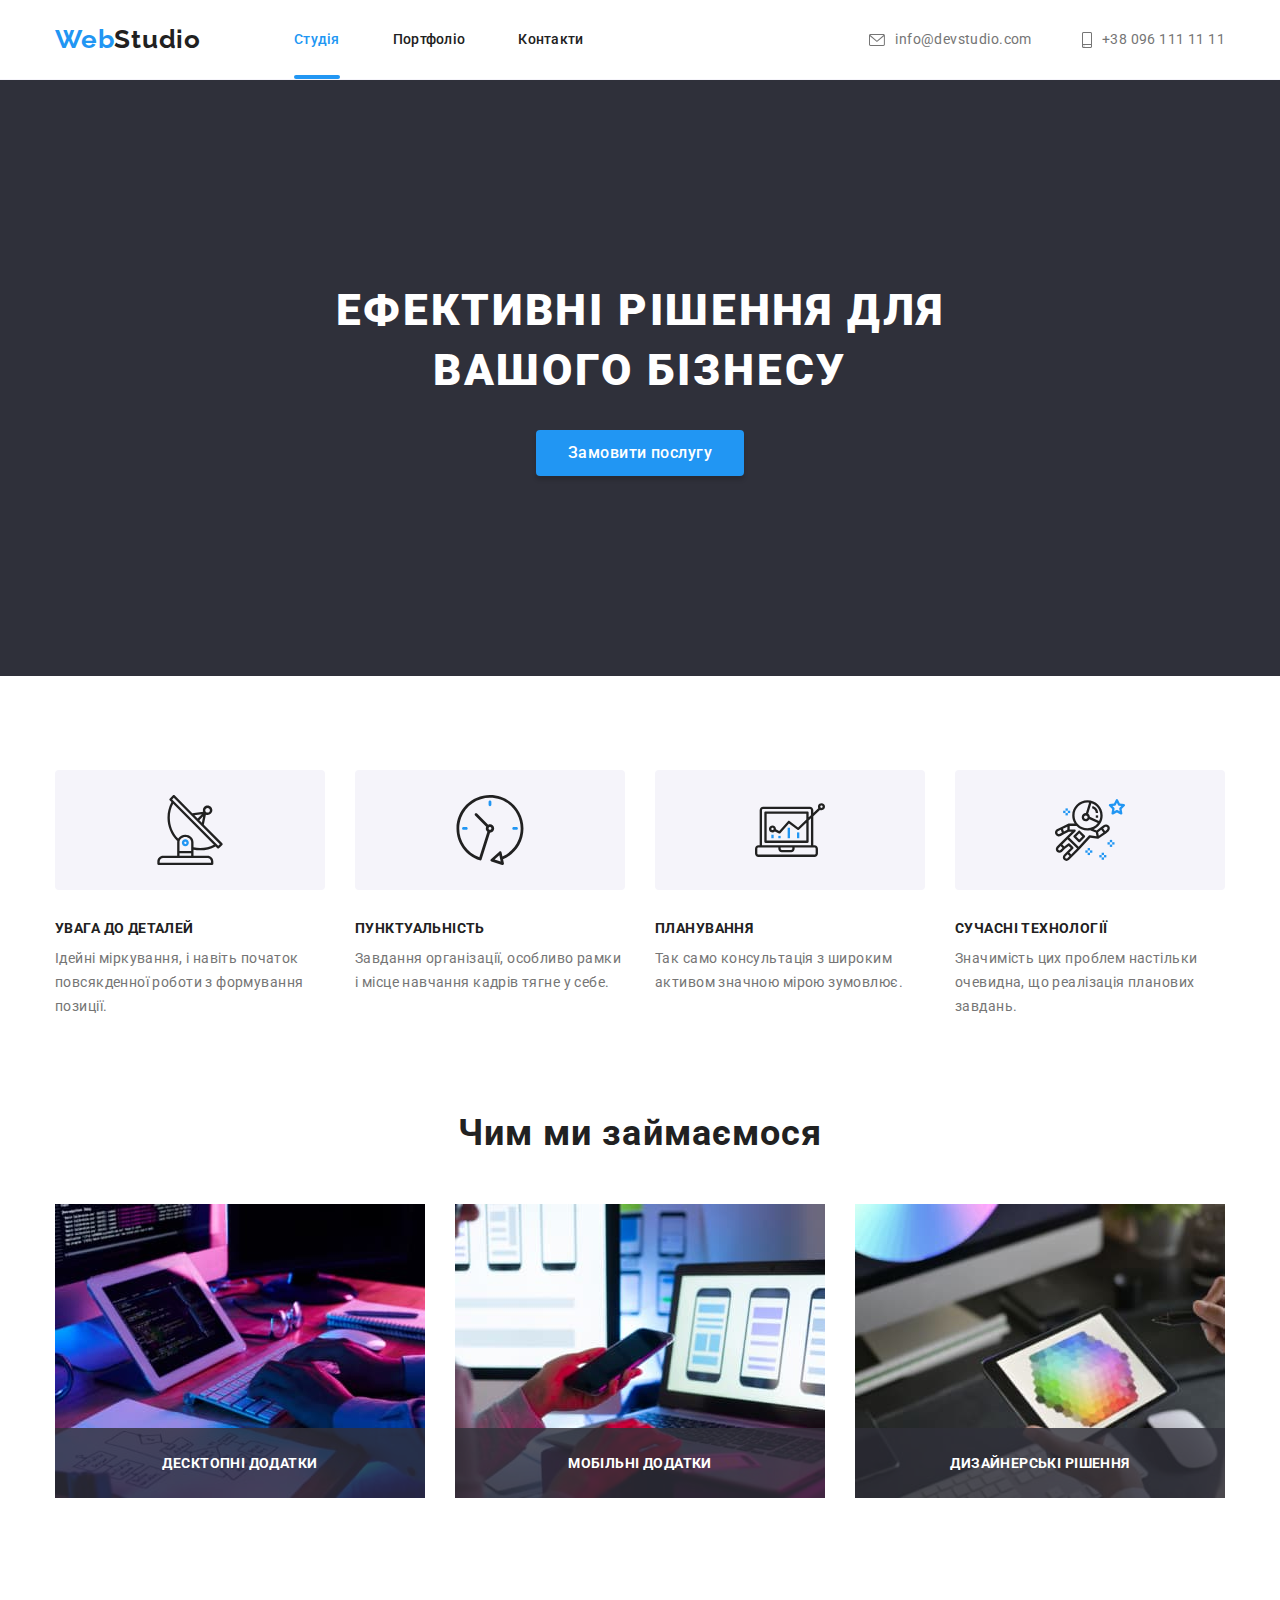
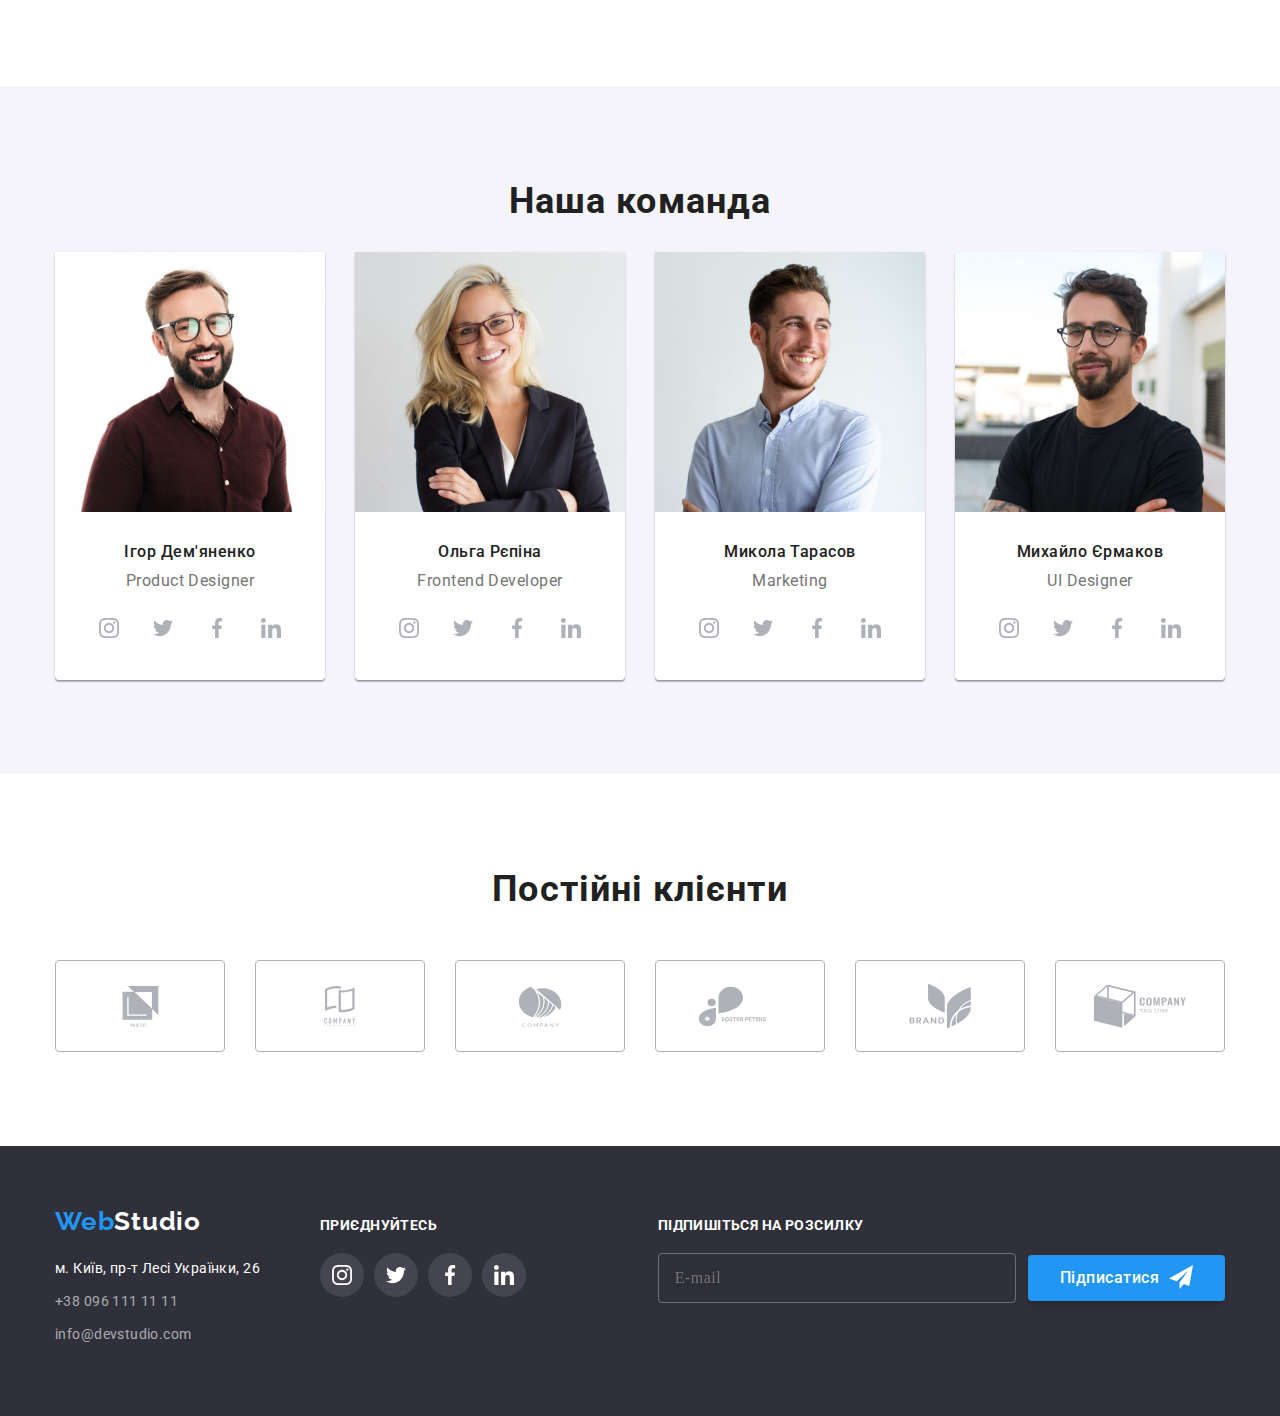
==== index.html @ 8bf050a4 "Initial commit" ====
<!DOCTYPE html>
<html lang="Uk">
  <head>
    <title>WebStudio</title>
    <link
      rel="stylesheet"
      href="https://cdnjs.cloudflare.com/ajax/libs/modern-normalize/1.1.0/modern-normalize.min.css"
    />
    <link rel="preconnect" href="https://fonts.googleapis.com" />
    <link rel="preconnect" href="https://fonts.gstatic.com" crossorigin />
    <link
      href="https://fonts.googleapis.com/css2?family=Raleway:wght@700&family=Roboto:wght@400;500;700;900&display=swap"
      rel="stylesheet"
    />
    <link rel="stylesheet" href="./css/styles.css" />
  </head>

  <body>
    <header class="header">
      <div class="header-container container">
        <a href="/" class="logo"
          ><span class="logo-blue">Web</span
          ><span class="logo-black">Studio</span></a
        >
        <nav class="header-nav">
          <ul class="header-nav-position">
            <li class="item">
              <a href="./index.html" class="header-btn color-action">Студія</a>
            </li>
            <li class="item">
              <a href="./portfolio.html" class="header-btn">Портфоліо</a>
            </li>
            <li class="item">
              <a href="" class="header-btn">Контакти</a>
            </li>
          </ul>
        </nav>
        <div class="header-contact">
          <ul>
            <li class="contact-list">
              <a href="mailto:info@devstudio.com" class="header-grey">
                <svg class="contact-icon" width="16" height="12">
                  <use href="./images/symbol-defs.svg#icon-email"></use>
                </svg>
                <span>info@devstudio.com</span></a
              >
            </li>
            <li class="contact-list">
              <a href="tel:+380961111111" class="header-grey">
                <svg class="contact-icon" width="10" height="16">
                  <use href="./images/symbol-defs.svg#icon-smartphone"></use>
                </svg>
                <span>+38 096 111 11 11</span></a
              >
            </li>
          </ul>
        </div>
      </div>
    </header>
    <main class="main-bg indent">
      <div class="container">
        <h1 class="main-title">Ефективні рішення для вашого бізнесу</h1>
        <button data-modal-open type="button" class="main-btn-style">
          Замовити послугу
        </button>
      </div>
    </main>
    <section class="section-skills">
      <div class="container">
        <ul class="skills">
          <li class="skills-item">
            <div class="skills-icon-block">
              <svg width="70" height="70">
                <use href="./images/symbol-defs.svg#icon-antenna"></use>
              </svg>
            </div>
            <h3 class="skills-title">УВАГА ДО ДЕТАЛЕЙ</h3>
            <p class="skills-text">
              Ідейні міркування, і навіть початок повсякденної роботи з
              формування позиції.
            </p>
          </li>
          <li class="skills-item">
            <div class="skills-icon-block">
              <svg width="70" height="70">
                <use href="./images/symbol-defs.svg#icon-clock"></use>
              </svg>
            </div>
            <h3 class="skills-title">ПУНКТУАЛЬНІСТЬ</h3>
            <p class="skills-text">
              Завдання організації, особливо рамки і місце навчання кадрів тягне
              у себе.
            </p>
          </li>
          <li class="skills-item">
            <div class="skills-icon-block">
              <svg width="70" height="70">
                <use href="./images/symbol-defs.svg#icon-diagram"></use>
              </svg>
            </div>
            <h3 class="skills-title">ПЛАНУВАННЯ</h3>
            <p class="skills-text">
              Так само консультація з широким активом значною мірою зумовлює.
            </p>
          </li>
          <li class="skills-item">
            <div class="skills-icon-block">
              <svg width="70" height="70">
                <use href="./images/symbol-defs.svg#icon-astronaut"></use>
              </svg>
            </div>
            <h3 class="skills-title">СУЧАСНІ ТЕХНОЛОГІЇ</h3>
            <p class="skills-text">
              Значимість цих проблем настільки очевидна, що реалізація планових
              завдань.
            </p>
          </li>
        </ul>
      </div>
    </section>
    <section class="section-gallery indent">
      <div class="work-gallery container">
        <h2 class="gallery-title">Чим ми займаємося</h2>
        <ul class="gallery-list">
          <li class="img-gallery">
            <img src="./images/1.jpg" alt="foto1" width="370" height="294" />
            <p class="gallery-text-style">Десктопні додатки</p>
          </li>
          <li class="img-gallery">
            <img src="./images/2.jpg" alt="foto1" width="370" height="294" />
            <p class="gallery-text-style">Мобільні додатки</p>
          </li>
          <li class="img-gallery">
            <img src="./images/3.jpg" alt="foto1" width="370" height="294" />
            <p class="gallery-text-style">Дизайнерські рішення</p>
          </li>
        </ul>
      </div>
    </section>
    <section class="section-team indent">
      <div class="container">
        <h2 class="our-team">Наша команда</h2>
        <ul class="team-list">
          <li class="team-gallery">
            <img
              src="./images/team1.jpg"
              alt="Ігор Дем'яненко"
              width="270"
              height="260"
            />
            <h3 class="team-name">Ігор Дем'яненко</h3>
            <p class="team-prof">Product Designer</p>
            <ul class="socials-item">
              <li class="socials-icon">
                <a href="" class="socials-link">
                  <svg width="20" height="20">
                    <use href="./images/symbol-defs.svg#icon-instagram"></use>
                  </svg>
                </a>
              </li>
              <li class="socials-icon">
                <a href="" class="socials-link">
                  <svg width="20" height="20">
                    <use href="./images/symbol-defs.svg#icon-twitter"></use>
                  </svg>
                </a>
              </li>
              <li class="socials-icon">
                <a href="" class="socials-link">
                  <svg width="20" height="20">
                    <use href="./images/symbol-defs.svg#icon-facebook"></use>
                  </svg>
                </a>
              </li>
              <li class="socials-icon">
                <a href="" class="socials-link">
                  <svg width="20" height="20">
                    <use href="./images/symbol-defs.svg#icon-linkedin"></use>
                  </svg>
                </a>
              </li>
            </ul>
          </li>
          <li class="team-gallery">
            <img
              src="./images/team2.jpg"
              alt="Ольга Рєпіна"
              width="270"
              height="260"
            />
            <h3 class="team-name">Ольга Рєпіна</h3>
            <p class="team-prof">Frontend Developer</p>
            <ul class="socials-item">
              <li class="socials-icon">
                <a href="" class="socials-link">
                  <svg width="20" height="20">
                    <use href="./images/symbol-defs.svg#icon-instagram"></use>
                  </svg>
                </a>
              </li>
              <li class="socials-icon">
                <a href="" class="socials-link">
                  <svg width="20" height="20">
                    <use href="./images/symbol-defs.svg#icon-twitter"></use>
                  </svg>
                </a>
              </li>
              <li class="socials-icon">
                <a href="" class="socials-link">
                  <svg width="20" height="20">
                    <use href="./images/symbol-defs.svg#icon-facebook"></use>
                  </svg>
                </a>
              </li>
              <li class="socials-icon">
                <a href="" class="socials-link">
                  <svg width="20" height="20">
                    <use href="./images/symbol-defs.svg#icon-linkedin"></use>
                  </svg>
                </a>
              </li>
            </ul>
          </li>
          <li class="team-gallery">
            <img
              src="./images/team3.jpg"
              alt="Микола Тарасов"
              width="270"
              height="260"
            />
            <h3 class="team-name">Микола Тарасов</h3>
            <p class="team-prof">Marketing</p>
            <ul class="socials-item">
              <li class="socials-icon">
                <a href="" class="socials-link">
                  <svg width="20" height="20">
                    <use href="./images/symbol-defs.svg#icon-instagram"></use>
                  </svg>
                </a>
              </li>
              <li class="socials-icon">
                <a href="" class="socials-link">
                  <svg width="20" height="20">
                    <use href="./images/symbol-defs.svg#icon-twitter"></use>
                  </svg>
                </a>
              </li>
              <li class="socials-icon">
                <a href="" class="socials-link">
                  <svg width="20" height="20">
                    <use href="./images/symbol-defs.svg#icon-facebook"></use>
                  </svg>
                </a>
              </li>
              <li class="socials-icon">
                <a href="" class="socials-link">
                  <svg width="20" height="20">
                    <use href="./images/symbol-defs.svg#icon-linkedin"></use>
                  </svg>
                </a>
              </li>
            </ul>
          </li>
          <li class="team-gallery">
            <img
              src="./images/team4.jpg"
              alt="Михайло Єрмаков"
              width="270"
              height="260"
            />
            <h3 class="team-name">Михайло Єрмаков</h3>
            <p class="team-prof">UI Designer</p>
            <ul class="socials-item">
              <li class="socials-icon">
                <a href="" class="socials-link">
                  <svg width="20" height="20">
                    <use href="./images/symbol-defs.svg#icon-instagram"></use>
                  </svg>
                </a>
              </li>
              <li class="socials-icon">
                <a href="" class="socials-link">
                  <svg width="20" height="20">
                    <use href="./images/symbol-defs.svg#icon-twitter"></use>
                  </svg>
                </a>
              </li>
              <li class="socials-icon">
                <a href="" class="socials-link">
                  <svg class="" width="20" height="20">
                    <use href="./images/symbol-defs.svg#icon-facebook"></use>
                  </svg>
                </a>
              </li>
              <li class="socials-icon">
                <a href="" class="socials-link">
                  <svg width="20" height="20">
                    <use href="./images/symbol-defs.svg#icon-linkedin"></use>
                  </svg>
                </a>
              </li>
            </ul>
          </li>
        </ul>
      </div>
    </section>
    <section class="indent">
      <div class="container">
        <h2 class="our-team">Постійні клієнти</h2>
        <ul class="clients-section">
          <li>
            <a href="" class="clients-section-block">
              <svg width="47" height="41">
                <use href="./images/symbol-defs.svg#icon-yaco"></use>
              </svg>
            </a>
          </li>
          <li>
            <a href="" class="clients-section-block">
              <svg width="52" height="40">
                <use href="./images/symbol-defs.svg#icon-tagline"></use>
              </svg>
            </a>
          </li>
          <li>
            <a href="" class="clients-section-block">
              <svg width="44" height="41">
                <use href="./images/symbol-defs.svg#icon-company"></use>
              </svg>
            </a>
          </li>
          <li>
            <a href="" class="clients-section-block">
              <svg width="85" height="41">
                <use href="./images/symbol-defs.svg#icon-foster"></use>
              </svg>
            </a>
          </li>
          <li>
            <a href="" class="clients-section-block">
              <svg width="63" height="46">
                <use href="./images/symbol-defs.svg#icon-brand"></use>
              </svg>
            </a>
          </li>
          <li>
            <a href="" class="clients-section-block">
              <svg width="94" height="44">
                <use href="./images/symbol-defs.svg#icon-tagcompany"></use>
              </svg>
            </a>
          </li>
        </ul>
      </div>
    </section>
    <footer class="footer">
      <div class="footer-column container">
        <div class="footer-container">
          <a href="/" class="logo"
            ><span class="logo-blue">Web</span
            ><span class="logo-white">Studio</span></a
          >
          <address>
            <ul class="footer-address">
              <li class="footer-nav">
                <a
                  href=""
                  target="_blank"
                  rel="noopener noreferrer"
                  class="address-map"
                  >м. Київ, пр-т Лесі Українки, 26</a
                >
              </li>
              <li class="footer-nav">
                <a href="tel:+380961111111" class="address-contact"
                  >+38 096 111 11 11</a
                >
              </li>
              <li class="footer-nav">
                <a href="mailto:info@devstudio.com" class="address-contact"
                  >info@devstudio.com</a
                >
              </li>
            </ul>
          </address>
        </div>
        <div class="footer-socials">
          <p class="footer-socials-title">Приєднуйтесь</p>
          <ul class="socials-item">
            <li class="footer-socials-icon">
              <a href="" class="footer-socials-link">
                <svg width="20" height="20">
                  <use href="./images/symbol-defs.svg#icon-instagram"></use>
                </svg>
              </a>
            </li>
            <li class="footer-socials-icon">
              <a href="" class="footer-socials-link">
                <svg width="20" height="20">
                  <use href="./images/symbol-defs.svg#icon-twitter"></use>
                </svg>
              </a>
            </li>
            <li class="footer-socials-icon">
              <a href="" class="footer-socials-link">
                <svg width="20" height="20">
                  <use href="./images/symbol-defs.svg#icon-facebook"></use>
                </svg>
              </a>
            </li>
            <li class="footer-socials-icon">
              <a href="" class="footer-socials-link">
                <svg width="20" height="20">
                  <use href="./images/symbol-defs.svg#icon-linkedin"></use>
                </svg>
              </a>
            </li>
          </ul>
        </div>
        <form class="footer-form">
        <div class="subscription">
          <p class="subscription-title">
            Підпишіться на розсилку
          </p>
          <div class="subscription-label">
          <label>
            <input class="subscription-input" type="email" name="E-mail" placeholder="E-mail">
          </label>
          <button class="subscription-btn">
            Підписатися
            <svg class="subscription-icon" width="24" height="24">
              <use
                href="./images/icon.svg#icon-telegram"
              ></use>
            </svg>
          </button></div>
        </div>
      </form>
      </div>
    </footer>
    <div class="backdrop is-hidden" data-modal>
      <div class="modal">
        <p class="modal-title">Залиште свої дані, ми вам передзвонимо</p>
        <button data-modal-close class="modal-position-close">
          <svg width="11" height="11">
            <use href="./images/symbol-defs.svg#icon-icon-btnclose"></use>
          </svg>
        </button>
        <form class="modal-form">
          <ul class="modal-item">
            <li class="modal-item-form">
              <label for="name" class="name-form"> Ім'я </label>
              <div class="modal-item-style">
                <input class="input-line" type="text" name="name" id="name" />
                <svg class="svg-form" width="18" height="18">
                  <use
                    href="./images/icon.svg#icon-person-black-18dp-1"
                  ></use>
                </svg>
              </div>
            </li>
            <li class="modal-item-form">
              <label for="tel" class="name-form"> Телефон </label>
              <div class="modal-item-style">
                <input class="input-line" type="tel" name="tel" id="tel" />
                <svg class="svg-form" width="18" height="18">
                  <use
                    href="./images/icon.svg#icon-phone-black-18dp-1"
                  ></use>
                </svg>
              </div>
            </li>
            <li class="modal-item-form">
              <label for="mail" class="name-form"> Пошта </label>
              <div class="modal-item-style">
                <input class="input-line" type="email" name="mail" id="mail" />
                <svg class="svg-form" width="18" height="18">
                  <use
                    href="./images/icon.svg#icon-email-black-18dp-1"
                  ></use>
                </svg>
              </div>
            </li>
          </ul>
          <div class="feedback-position">
            <label class="name-form">
              <span class="name-position">Коментар</span>
              <textarea
                name="feedback"
                class="feedback-form"
                placeholder="Введіть текст"
                rows="5"
              ></textarea>
            </label>
          </div>
          <div class="checkbox">
              <label for="checkbox" class="checkbox-label">
                <input class="modal-checkbox" type="checkbox" id="checkbox"/>
                <span class="feedback-icon"></span>
              </label>
              <span class="feedback-rules">Погоджуюся з розсилкою та приймаю</span>
                <a class="link-conditions" href="">Умови договору</a>
            </label>
          </div>
          <button class="btn-modal" type="submit">Відправити</button>
        </form>
      </div>
    </div>
    <script src="./js/modal.js"></script>
  </body>
</html>
---- css/styles.css ----
@import url('https://fonts.googleapis.com/css2?family=Raleway:wght@700&family=Roboto:wght@400;500;700;900&display=swap');

:root {
    --body-color:#212121;
    --accent-color:#2196F3;
    --primary-white-color:#FFFFFF;
    --second-color:#757575;
    --background-color:#2F303A;
    --color-contact:rgba(255, 255, 255, 0.6);
    --button-color:#F5F4FA;
    --grey-color:#AFB1B8;
    --socials-bg: rgba(255, 255, 255, 0.1);
    --bg-glr-text:rgba(47, 48, 58, 0.8);
    --color-border:rgba(33, 33, 33, 0.2);
    /* Other */
    --items: 3;
    --indent: 30px;
    --transition: 250ms cubic-bezier(0.4, 0, 0.2, 1);
}
body {
    font-family:Roboto,sans-serif;
    color:var(--body-color);
    font-size: 14px;
    letter-spacing: 0.03em;
} 
.container{
    width: 1200px;
    padding-left: 15px;
    padding-right: 15px;
    margin-left: auto;
    margin-right: auto;
    display: flex;
    flex-direction: column;
}
 
    /* Flex $ Gap  */
.card-set {
display: flex;
flex-wrap: wrap;
gap:var(--indent);
}
.card-set-item {
    flex-basis: calc(100% - (var(--indent)-1 / var(--indent)) );
}
.list {
    padding: 0;
    margin: 0;
    list-style: none;
  }

             /* Flexbox */

/* reset */
h1,h2,h3,h4,h5,h6,p {
    margin: 0;
}
img{
    display: block;
}
ul,ol {
    list-style: none;
    margin: 0;
    padding: 0;
}
a {
    text-decoration: none;
    color:currentColor;
}
button {
    cursor: pointer;
    border: none;
}

.header-nav {
margin-right: auto;
}

a {
    text-decoration: none;
}
ul {
        list-style: none;
        padding: 0;
        margin: 0;
        display: flex;
} 
.indent {
    padding-top: 94px; 
    padding-bottom: 94px;  
}

                /* header */
.header {
    height: 80px;
    display: flex;
    align-items: center;
    border-bottom: 1px solid var(--button-color);
    

}
.header-container {
    display: flex;
    flex-direction: row;
    align-items: center;
} 
.logo {
    font-family: Raleway;
    font-style: normal;
    font-weight: 700;
    font-size: 26px;
    line-height:1.19;
    letter-spacing: 0.03em;
    color:var(--body-color);
    
}

.logo-blue {
    color:var(--accent-color);
    font-size: 26px;
    line-height: 1.19;
    font-family: Raleway;
    letter-spacing: 0.03em;
    
}
.logo-white {
    color:var(--primary-white-color);
}

.header-nav {
    color:var(--body-color);
    font-family: 'Roboto';
    font-style: normal;
    font-weight: 500;
    font-size: 14px;
    line-height: 1.14;
    letter-spacing: 0.02em;
    list-style: none;
    padding-left: 93px;
    
}

.header-btn {
    color:var(--body-color);
    padding-top: 32px;
    padding-bottom: 32px;
}
.header-nav-position .item:not(:first-child) {
    margin-left: 53px;
}
.color-action {
    color: var(--accent-color);
    position: relative;
}
.header-contact{
    margin-left: auto;
}
.item .color-action::after {
    position: absolute;
    content: "";
    height: 4px;
    width: 100%;
    opacity: 1;
    border-radius: 2px;
    background-color: var(--accent-color);
    bottom: 0;
    right: 0; 
}


.contact-list{
    color:var(--second-color);
    margin-left: 50px;
    fill: var(--second-color);
    
    
}
.contact-list:nth-child(1){
    margin-left: 0px;
}
.contact-icon {
    fill: var(--second-color);
    margin-right: 10px;
}
.header-grey{
    display: flex;
    align-items: center;
}

.header-grey:hover,
.header-grey:focus{
    color:var(--accent-color);
    fill: var(--accent-color);
    transition: var(--transition);
}
.contact-icon:hover,
.contact-icon:focus
 {
    fill: var(--accent-color);
    transition: var(--transition);
}
.header-grey:hover .contact-icon,
.header-grey:focus .contact-icon{
    color:var(--accent-color);
    fill: var(--accent-color);
    transition: var(--transition);
    
}
                /* main */
   
   .main-bg{
    max-width: 1600px;
    background-color: var(--background-color);
    text-align: center;
    margin-left: auto;
    margin-right: auto;
    padding-top: 200px;
    padding-bottom: 200px;
    color: var(--primary-white-color);
}
.main-title {
    font-family: 'Roboto';
    font-style: normal;
    font-weight: 900;
    font-size: 44px;
    line-height: calc(60 / 44);
    letter-spacing: 0.06em;
    text-transform: uppercase;
    color:var(--primary-white-color);
    max-width: 696px;
    margin-left: auto;
    margin-right: auto;
}
.box-icon {
    background-color: var(--button-color);
    border-radius: 4px;
    width: 270px;
    height: 120px;
    margin-bottom: 30px;
    
}
.main-btn-nav {
    display: flex;
    text-align: center;
    margin-left: auto;
    margin-right: auto;
}

.main-btn-style {
    font-family: 'Roboto';
    font-style: normal;
    font-weight: 500;
    font-size: 16px;
    line-height:calc(26 / 16);
    text-align: center;
    letter-spacing: 0.03em;
    color:var(--primary-white-color);
    border: 0px solid var(--accent-color);
    background-color: var(--accent-color);
    border-radius: 4px;
    padding-top: 10px;
    padding-left: 32px;
    padding-right: 32px;
    padding-bottom: 10px;
    margin: 30px auto 0px;
    box-shadow: 0px 4px 4px rgba(0, 0, 0, 0.15);
    
   
}
.main-btn-style:hover,
.main-btn-style:focus {
    color:var(--primary-white-color);
    background-color: var(--accent-color);
    border: 0px solid var(--accent-color);
    border-radius: 4px;
    transition: var(--transition);
}
.main-portfolio {
    color:var(--primary-white-color);
    cursor:pointer;
    font-weight: 700;
    font-size: 18px;
    line-height: 2;
    font-style:normal;
}
.main-btn {
    gap: 8px;
    margin-bottom: 56px;
    display: flex;
    justify-content: center;
    border: 0px solid var(--button-color);
    font-family: 'Roboto';
    font-style: normal;
    font-weight: 500;
    font-size: 16px;
    line-height: 26px;
    text-align: center;
    letter-spacing: 0.03em;
    
}
.btn-portfolio {
    font-family: 'Roboto';
    font-style: normal;
    font-weight: 500;
    font-size: 16px;
    line-height:calc(26 / 16);
    text-align: center;
    letter-spacing: 0.03em;
    color:var(--body-color);
    border: 0px solid var(--button-color);
    background-color: var(--button-color);
    border-radius: 4px;
    padding: 6px 22px;
    border-radius: 4px;
}
.btn-portfolio:hover,
.btn-portfolio:focus {
    background: var(--accent-color);
    box-shadow: 0px 3px 1px rgba(0, 0, 0, 0.1), 0px 1px 2px rgba(0, 0, 0, 0.08), 0px 2px 2px rgba(0, 0, 0, 0.12);
    border-radius: 4px;
    color: var(--primary-white-color);
    transition: var(--transition);
}
                /* section */

.sect-gall-img {
    background-color: var(--primary-white-color);
    width: 370px;
    
}
.glr-position {
    position: relative;
    overflow: hidden;
}
.glr-position-style {
    display: flex;
    position: absolute;
    width: 100%;
    height: 100%;
    top: 0;
    left: 0;
    opacity: 1;
    background-color: rgba(33, 150, 243, 0.9);
    transform: translate(0%,200%);
    
}
.sect-gall-img:hover .glr-position-style {
    opacity: 1;
    transform: translate(0);
    transition: var(--transition);
}
.glr-position-text {
    font-family: 'Roboto';
    font-style: normal;
    font-weight: 400;
    font-size: 18px;
    line-height: calc(28 / 18);
    letter-spacing: 0.03em;
    color: var(--primary-white-color);
    padding: 63px 24px;
    
}
.sect-gall-link {
display: block;
}

.sect-gall-link:hover,
.sect-gall-link:focus {
    transition: var(--transition);
    box-shadow: 0px 1px 1px rgba(0, 0, 0, 0.12), 0px 4px 4px rgba(0, 0, 0, 0.06), 1px 4px 6px rgba(0, 0, 0, 0.16);
}
.skills-icon-block {
    width: 270px;
    height: 120px;
    background-color: var(--button-color);
    margin-bottom: 30px;
    border-radius: 4px;
    text-align: center;
    display: flex;
    align-items: center;
    background-position: center;
    justify-content: center;
}
.skills {
    display: flex;
    
}
.skills-item {
    margin-right: 30px;
}
.item:last-child {
    margin-right: 0px;
}
.section-skills h3 {
    font-family: 'Roboto';
    font-style: normal;
    font-weight: 700;
    font-size: 14px;
    line-height: calc(16 / 14);
    letter-spacing: 0.03em;
    text-transform: uppercase;
    color:var(--body-color);

}
.section-skills p {
    font-family: 'Roboto';
    font-style: normal;
    font-weight: 400;
    font-size: 14px;
    line-height: calc(24 / 14);
    letter-spacing: 0.03em;
    color:var(--second-color);
}
.section-skills {
    padding-top: 94px;
   
}
.skills-title {
    width: 270px;
    height: 16px;
    
}
.skills-text {
    margin-top: 10px;
    width: 270px;
    height: 72px;
       
}
.work-gallery{
    display: flex;
    flex-direction: column;
    margin-left: auto;
    margin-right: auto;
    
}
.gallery-title {
    font-family: 'Roboto';
    font-style: normal;
    font-weight: 700;
    font-size: 36px;
    line-height: calc(42 / 36);
    text-align: center;
    letter-spacing: 0.03em;
    color:var(--body-color);
    margin-left: auto;
    margin-right: auto;
    margin-bottom: 50px;
    
}
.img-gallery {
    position: relative;
    color:var(--primary-white-color);
}

.gallery-text-style {
    font-family: 'Roboto';
    font-style: normal;
    font-weight: 700;
    font-size: 14px;
    line-height: calc(16 / 14);
    text-align: center;
    letter-spacing: 0.03em;
    text-transform: uppercase;
    background-color:var(--bg-glr-text);
    text-align: center;
    position: absolute;
    width: 100%;
    padding-top: 27px;
    padding-bottom: 27px;
    bottom: 0%;
}
.gallery-list {
    gap: 30px;
    padding-bottom: 94px;
    transition: var(--transition);
}
            /* Team */

.our-team {
font-family: 'Roboto';
font-style: normal;
font-weight: 700;
font-size: 36px;
line-height: calc(42 / 36);
text-align: center;
letter-spacing: 0.03em;
color: var(--body-color);
margin-left: auto;
margin-right: auto;
}
.team-list {
    gap: 30px;
    
}
.team-gallery {
    width: 270px;
    height: 428px;
    margin-top: var(--indent);
    box-shadow: 0px 1px 3px rgba(0, 0, 0, 0.12), 0px 1px 1px rgba(0, 0, 0, 0.14), 0px 2px 1px rgba(0, 0, 0, 0.2);
    border-radius: 0px 0px 4px 4px;
    background-color: var(--primary-white-color);
}
.team-name {
margin-top: var(--indent);

}
.team-prof{
margin-top: 10px;

}

.socials-item {
 display: flex;
 justify-content: center;
 gap: 10px;
}

.socials-icon {
    width: 44px;
    height: 44px;
    margin-top: 16px;
}
.socials-link {
    display: flex;
    flex-direction: column;
    align-items: center;
    justify-content: center;
    width: 44px;
    height: 44px;
    fill: var(--grey-color);
    border-radius: 50%;
}
.socials-link:hover,
.socials-link:focus {
    fill:var(--primary-white-color);
    background-color:var(--accent-color);
    transition: var(--transition);
}


.section-team {
    font-family: 'Roboto';
    font-style: normal;
    font-weight: 700;
    font-size: 36px;
    line-height: calc(42 / 36);
    text-align: center;
    letter-spacing: 0.03em;
    color:var(--body-color); 
    background-color: var(--button-color);
    padding-bottom: 94px;
    
}
.section-team h3{
    font-family: 'Roboto';
    font-style: normal;
    font-weight: 500;
    font-size: 16px;
    line-height: calc(19 / 16);
    text-align: center;
    letter-spacing: 0.03em;
    color:var(--body-color);
}
.section-team p{
    font-family: 'Roboto';
    font-style: normal;
    font-weight: 400;
    font-size: 16px;
    line-height: calc(19 / 16);
    text-align: center;
    letter-spacing: 0.03em;
    color:var(--second-color);

}

 .sect-gall-img .section-title{
    color:var(--body-color);
    font-family: 'Roboto';
    font-style: normal;
    font-weight: 700;
    font-size: 18px;
    line-height: 2;
    letter-spacing: 0.06em;
    text-align: left;
    margin-bottom: 4px;
   
}
.img-info {
    padding: 24px 20px;
    border: 1px solid #EEEEEE;
    border-top: 0;
}
.section-text{
    color:var(--second-color);
    font-family: 'Roboto';
    font-style: normal;
    font-weight: 400;
    font-size: 16px;
    line-height: 1.87;
    letter-spacing: 0.03em;
    text-align: left;
    padding-top: 4px;
}
.clients-section {
    margin-top: 50px;
    gap: 30px;
}
.clients-section-block {
    width: 170px;
    height: 92px;
    border-radius: 4px;
    text-align: center;
    display: flex;
    align-items: center;
    background-position: center;
    justify-content: center;
    border: 1px solid var(--grey-color);
    border-radius: 4px;
    fill: var(--grey-color);
}
.clients-section-block:hover,
.clients-section-block:focus {
    fill: var(--accent-color);
    border: 1px solid var(--accent-color);
    transition: var(--transition);

}

                /* footer */

.footer {
    font-style:normal;
    background-color: var(--background-color);
    color:var(--body-color);
    padding: 60px 0px;
    
}
 
.footer-container {
    display: flex;
    flex-direction: column;
    align-items: flex-start;
    justify-content:flex-start;
}
 .footer-address {
    display: flex;
    flex-direction: column;
    align-items: flex-start;
    margin-top: 20px;

}
.address-map {
    color:var(--primary-white-color);
    font-family: 'Roboto';
    font-style: normal;
    font-weight: 400;
    font-size: 14px;
    width: 231px;
    height: 21px;
    line-height: 1.71;
    letter-spacing: 0.03em;
   
}
.address-contact {
    
    color: var(--color-contact);
    font-family: 'Roboto';
    font-style: normal;
    font-weight: 400;
    font-size: 14px;
    width: 231px;
    height: 21px;
    line-height: 1.71;
    letter-spacing: 0.03em;
   }
.footer-nav {
   margin-bottom: 9px;
}
.footer-socials-title {
    font-family: 'Roboto';
    font-style: normal;
    font-weight: 700;
    font-size: 14px;
    line-height: 16px;
    letter-spacing: 0.03em;
    text-transform: uppercase;
    color: var(--primary-white-color);
}
.footer-column {
    display: flex;
    align-items: baseline;
    flex-direction: row;
}
.footer-socials {
    margin-left: 60px;
}
.footer-socials-icon {
    width: 44px;
    height: 44px;
    margin-top: 20px;
}
.footer-socials-link {
    display: flex;
    flex-direction: column;
    align-items: center;
    justify-content: center;
    width: 44px;
    height: 44px;
    fill: var(--primary-white-color);
    background-color: var(--socials-bg);
    border-radius: 50%;
}
.footer-socials-link:hover,
.footer-socials-link:focus {
    fill:var(--primary-white-color);
    background-color:var(--accent-color);
    transition: var(--transition);
}
.subscription {
    margin-left: 105px;
    /* margin-top: 72px; */
}
.subscription-title {
    font-family: 'Roboto';
    font-style: normal;
    font-weight: 700;
    font-size: 14px;
    line-height: 16px;
    letter-spacing: 0.03em;
    text-transform: uppercase;
    color: var(--primary-white-color);
}
.footer-form {
    display: flex;
    margin-left: auto;
}
.subscription-input {
    display: flex;
    flex-direction:row;
    font-family: 'Roboto';
    font-style: normal;
    font-weight: 400;
    font-size: 16px;
    line-height: 20px;
    align-items: center;
    letter-spacing: 0.03em;
    color: var(--color-contact);
    background-color: transparent;
    font-family: none;
    width: 358px;
    height: 50px;
    border: 1px solid rgba(255, 255, 255, 0.3);
    filter: drop-shadow(0px 4px 4px rgba(0, 0, 0, 0.15));
    border-radius: 4px;
    padding-left: 16px;
    padding-top: 15px;
    padding-bottom: 15px;
}
.subscription-btn {
    display: flex;
    font-family: 'Roboto';
    font-style: normal;
    font-weight: 500;
    font-size: 16px;
    line-height:calc(26 / 16);
    text-align: center;
    letter-spacing: 0.03em;
    color:var(--primary-white-color);
    border: 0px solid var(--accent-color);
    background-color: var(--accent-color);
    border-radius: 4px;
    padding-top: 10px;
    padding-left: 32px;
    padding-right: 32px;
    padding-bottom: 10px;
    margin-left: 12px;
    box-shadow: 0px 4px 4px rgba(0, 0, 0, 0.15);
}
.subscription-icon {
    display: flex;
    margin-left: 10px;
    fill: var(--primary-white-color);
}
.subscription-label {
    display: flex;
    align-items: center;
    margin-top: 20px;
    
}
.backdrop {
    position: fixed;
    display: flex;
    align-items: center;
    top: 0;
    left: 0;
    width: 100%;
    height: 100%;
    background: rgba(0, 0, 0, 0.2);
}
.backdrop.is-hidden {
    opacity: 1;
    pointer-events: none;
}
.is-hidden {
    display: none;
}
.modal {
    display: flex;
    flex-direction: column;
    align-items: center;
    position: absolute;
    top: 50%;
    left: 50%;
    transform: translate(-50%, -50%);
    min-width: 528px;
    min-height: 581px;
    box-shadow: 0px 1px 3px rgba(0, 0, 0, 0.12), 0px 1px 1px rgba(0, 0, 0, 0.14), 0px 2px 1px rgba(0, 0, 0, 0.2);
    border-radius: 4px;
    background-color: var(--primary-white-color);
    padding: 40px;
    transition: transform 250ms;
    
}
.backdrop.is-hidden .modal {
    transform: translate(-50%, -50%) scale(0);
  }
.modal-position-close {
    position: absolute;
    top: 8px;
    right: 8px;
    background-color:var(--primary-white-color);
    border: 1px solid rgba(0, 0, 0, 0.1);
    border-radius: 50%;
    width: 30px;
    height: 30px;
    transition-property: fill;
    transition-duration: 250ms;
    transition-timing-function: cubic-bezier(0.4, 0, 0.2, 1);
}
.modal-position-close:hover,
.modal-position-close:focus {
    fill: var(--accent-color);
}

.modal-title {
    display: flex;
    justify-content: center;
    font-family: 'Roboto';
    font-style: normal;
    font-weight: 700;
    font-size: 20px;
    line-height: 23px;
    text-align: center;
    letter-spacing: 0.03em;
    color: var(--body-color);
    margin-bottom: 12px;
}
.name-form {
    font-family: 'Roboto';
    font-style: normal;
    font-weight: 400;
    font-size: 12px;
    line-height: calc(14 / 12);
    letter-spacing: 0.01em;
    color: var(--second-color);
    margin-bottom: 4px;
    
}
.modal-item-style {
    position: relative;
}
.modal-item-form {
    margin-bottom: 10px;
}
.svg-form {
    position: absolute;
    left: 15px;
    top: 50%;
    transform: translateY(-50%);
    
}

.input-line {
   
    box-sizing: border-box;
    width: 448px;
    height: 40px;
    border: 1px solid var(--color-border);
    border-radius: 4px;
    outline: none;
    padding-left: 42px;
}
.input-line:focus-within {
    border-color: var(--accent-color);
    
}

.feedback-form {
    display: flex;
    width: 448px;
    height: 100%;
    font-weight: 400;
    font-size: 14px;
    line-height: calc(14 / 12);
    letter-spacing: 0.01em;
    color: rgba(117, 117, 117, 0.5);
    margin-bottom: 20px;
    outline: none;
    border: 1px solid var(--color-border);
    border-radius: 4px;
    padding: 12px 16px;
    resize: none;
    
}
.feedback-form:focus-within {
    border-color: var(--accent-color);
    

}
.modal-item {
    display: flex;
    flex-direction: column;
}

.name-position {
    display: flex;
    margin-bottom: 4px;
}
.btn-modal {
    width: 200px;
    height: 50px;
    background: var(--accent-color);
    box-shadow: 0px 4px 4px rgba(0, 0, 0, 0.15);
    border-radius: 4px;
    font-family: 'Roboto';
    font-style: normal;
    font-weight: 700;
    font-size: 16px;
    line-height: 30px;
    display: flex;
    align-items: center;
    text-align: center;
    letter-spacing: 0.06em;
    color: var(--primary-white-color);
    margin-top: 30px;
    justify-content: center;
    margin-left: auto;
    margin-right: auto;
    transition: var(--transition);
}
.link-conditions {
    color: var(--accent-color);
    margin-left: 4px;
}
.checkbox {
    display: flex;
    align-items: center;
    padding-left: 27px;
    position: relative;
}
.checkbox-label {
    margin-left: -15px;
}
.modal-checkbox {
    appearance: none;
    
}
.feedback-icon {
    position: absolute;
    display: inline-block;
    width: 16px;
    height: 15px;
    background-color: var(--primary-white-color);
    border: 2px solid var(--body-color);
    border-radius: 2px;
}
.feedback-rules {
    margin-left: 23px;
    color: var(--second-color);
}
.modal-checkbox:checked + .feedback-icon   {
    background-color: var(--accent-color);
    background-size: contain;
    background-repeat: no-repeat;
    background-position: center;
    background-origin: border-box;
    background-image: url("data:image/svg+xml,%3Csvg xmlns='http://www.w3.org/2000/svg' width='24' height='24' viewBox='0 0 24 24' fill='none' stroke='white' stroke-width='2' stroke-linecap='round' stroke-linejoin='round' class='feather feather-check'%3E%3Cpolyline points='20 6 9 17 4 12'%3E%3C/polyline%3E%3C/svg%3E");
    border: 0.2px solid var(--accent-color);
    
}
.btn-modal:hover,
.btn-modal:focus {
    background-color: #188CE8;
}
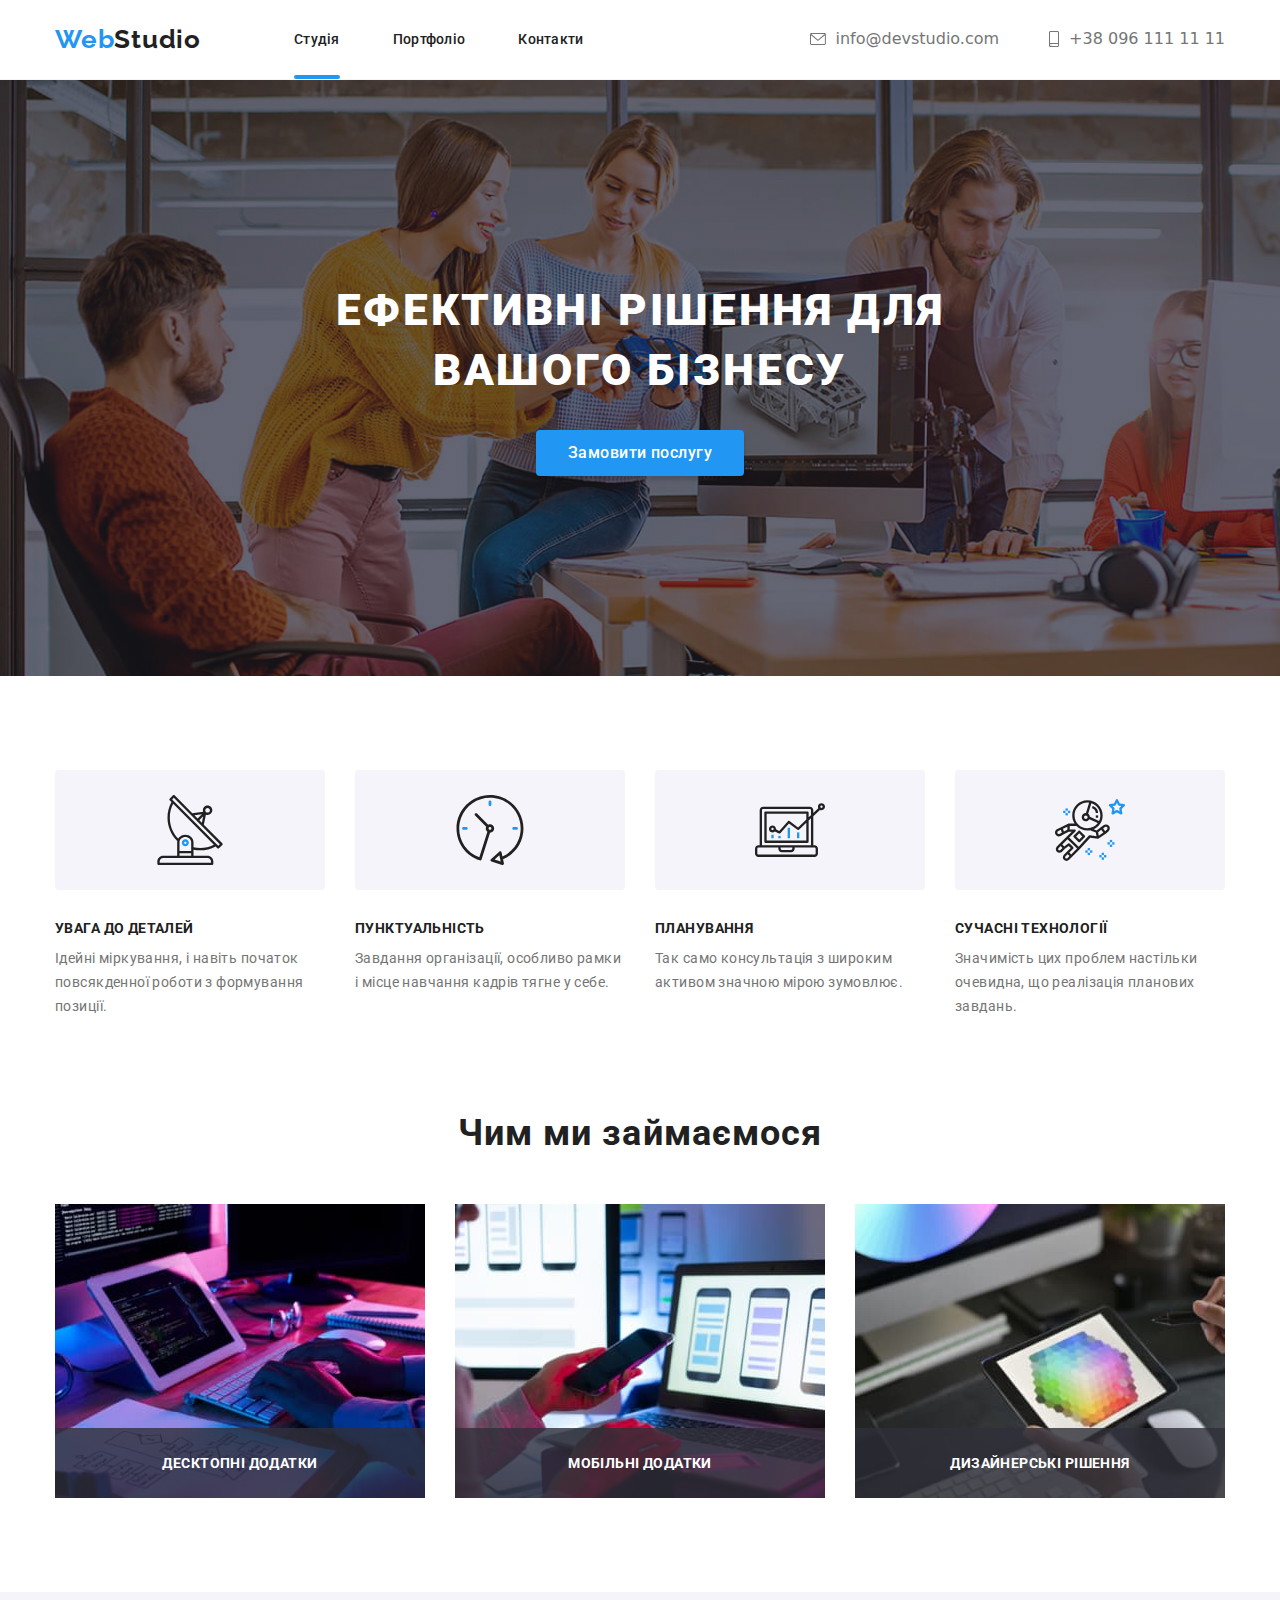
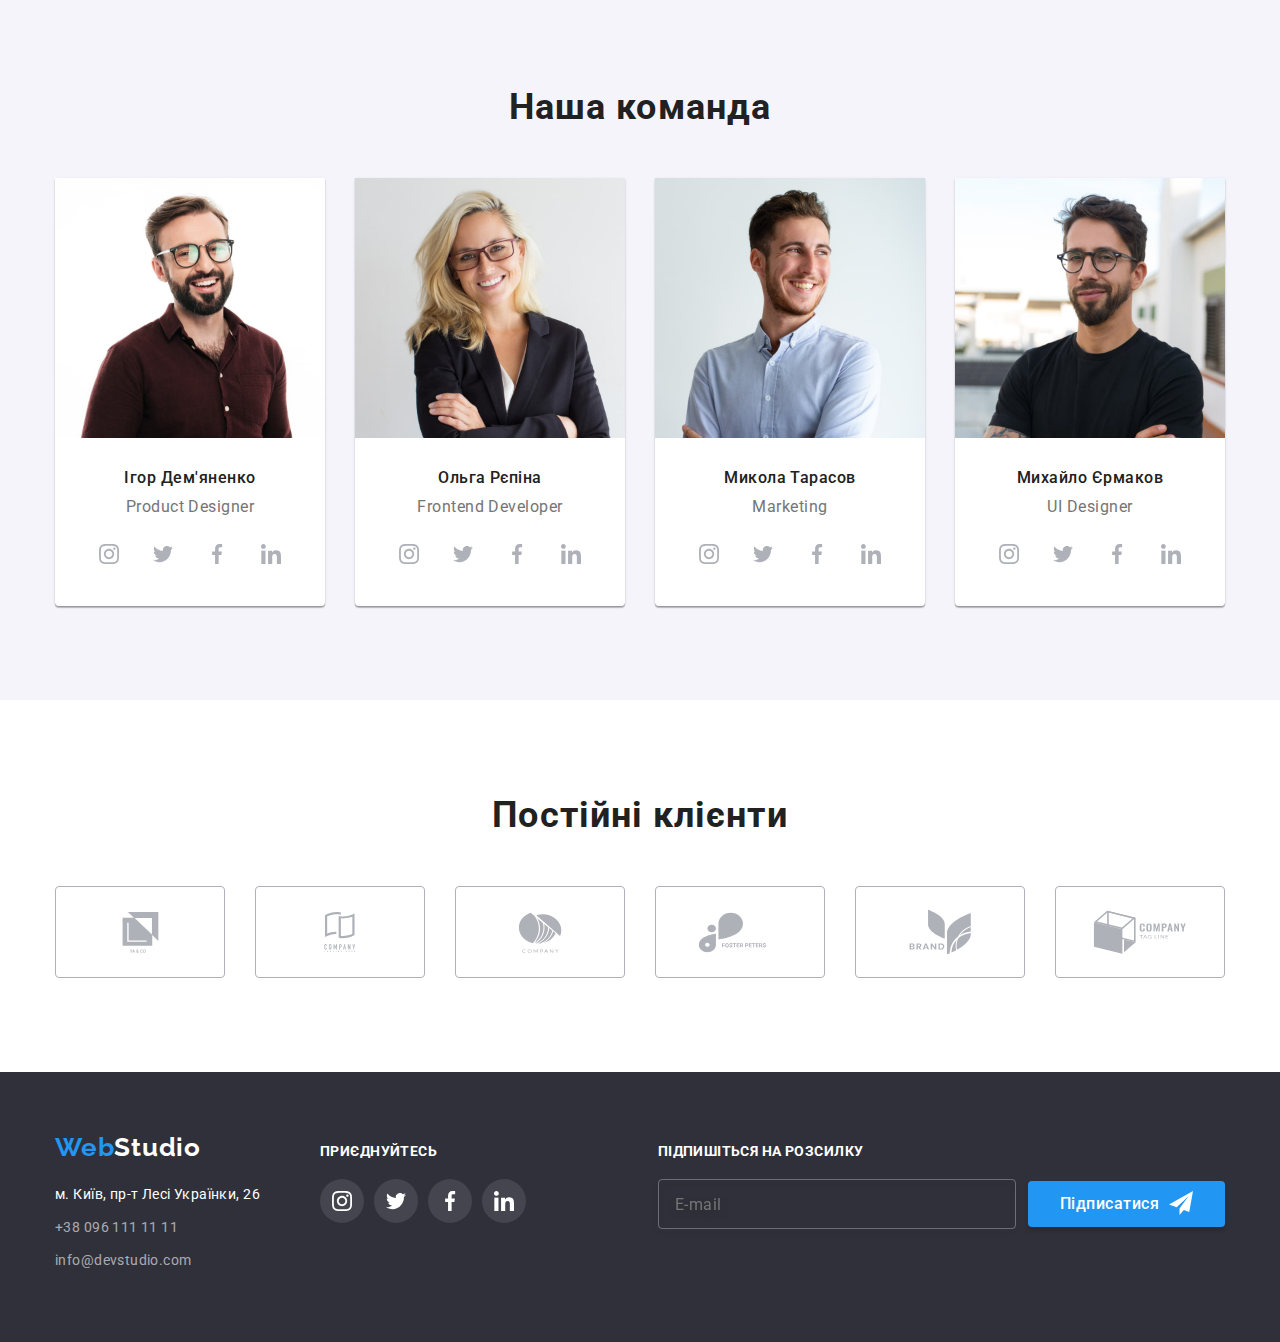
==== commit e49a14c3: "update" ====
--- a/index.html
+++ b/index.html
@@ -2,6 +2,7 @@
 <html lang="Uk">
   <head>
     <title>WebStudio</title>
+
     <link
       rel="stylesheet"
       href="https://cdnjs.cloudflare.com/ajax/libs/modern-normalize/1.1.0/modern-normalize.min.css"
@@ -14,7 +15,6 @@
     />
     <link rel="stylesheet" href="./css/styles.css" />
   </head>
-
   <body>
     <header class="header">
       <div class="header-container container">
@@ -22,32 +22,42 @@
           ><span class="logo-blue">Web</span
           ><span class="logo-black">Studio</span></a
         >
-        <nav class="header-nav">
-          <ul class="header-nav-position">
+        <nav class="header__nav">
+          <ul class="header-button">
             <li class="item">
-              <a href="./index.html" class="header-btn color-action">Студія</a>
+              <a href="./index.html" class="header-button__styles color-action">Студія</a>
             </li>
             <li class="item">
-              <a href="./portfolio.html" class="header-btn">Портфоліо</a>
+              <a
+                href="./portfolio.html"
+                class="header-button__styles"
+                >Портфоліо</a
+              >
             </li>
             <li class="item">
-              <a href="" class="header-btn">Контакти</a>
+              <a href="" class="header-button__styles">Контакти</a>
             </li>
           </ul>
         </nav>
-        <div class="header-contact">
+        <div class="contact-info">
           <ul>
-            <li class="contact-list">
-              <a href="mailto:info@devstudio.com" class="header-grey">
-                <svg class="contact-icon" width="16" height="12">
+            <li class="contact-info__styles">
+              <a
+                href="mailto:info@devstudio.com"
+                class="contact-info__styles--second-color"
+              >
+                <svg class="contact-info__icon" width="16" height="12">
                   <use href="./images/symbol-defs.svg#icon-email"></use>
                 </svg>
                 <span>info@devstudio.com</span></a
               >
             </li>
-            <li class="contact-list">
-              <a href="tel:+380961111111" class="header-grey">
-                <svg class="contact-icon" width="10" height="16">
+            <li class="contact-info__styles">
+              <a
+                href="tel:+380961111111"
+                class="contact-info__styles--second-color"
+              >
+                <svg class="contact-info__icon" width="10" height="16">
                   <use href="./images/symbol-defs.svg#icon-smartphone"></use>
                 </svg>
                 <span>+38 096 111 11 11</span></a
@@ -55,314 +65,315 @@
             </li>
           </ul>
         </div>
-      </div>
     </header>
-    <main class="main-bg indent">
-      <div class="container">
-        <h1 class="main-title">Ефективні рішення для вашого бізнесу</h1>
-        <button data-modal-open type="button" class="main-btn-style">
-          Замовити послугу
-        </button>
-      </div>
+    <main>
+      <section class="main-bg indent">
+        <div class="container">
+          <h1 class="main-title">Ефективні рішення для вашого бізнесу</h1>
+          <button data-modal-open type="button" class="main-btn-style">
+            Замовити послугу
+          </button>
+        </div>
+      </section>
+      <section class="section-skills">
+        <div class="container">
+          <ul class="skills">
+            <li class="skills-item">
+              <div class="skills-icon-block">
+                <svg width="70" height="70">
+                  <use href="./images/symbol-defs.svg#icon-antenna"></use>
+                </svg>
+              </div>
+              <h3 class="skills-title">УВАГА ДО ДЕТАЛЕЙ</h3>
+              <p class="skills-text">
+                Ідейні міркування, і навіть початок повсякденної роботи з
+                формування позиції.
+              </p>
+            </li>
+            <li class="skills-item">
+              <div class="skills-icon-block">
+                <svg width="70" height="70">
+                  <use href="./images/symbol-defs.svg#icon-clock"></use>
+                </svg>
+              </div>
+              <h3 class="skills-title">ПУНКТУАЛЬНІСТЬ</h3>
+              <p class="skills-text">
+                Завдання організації, особливо рамки і місце навчання кадрів
+                тягне у себе.
+              </p>
+            </li>
+            <li class="skills-item">
+              <div class="skills-icon-block">
+                <svg width="70" height="70">
+                  <use href="./images/symbol-defs.svg#icon-diagram"></use>
+                </svg>
+              </div>
+              <h3 class="skills-title">ПЛАНУВАННЯ</h3>
+              <p class="skills-text">
+                Так само консультація з широким активом значною мірою зумовлює.
+              </p>
+            </li>
+            <li class="skills-item">
+              <div class="skills-icon-block">
+                <svg width="70" height="70">
+                  <use href="./images/symbol-defs.svg#icon-astronaut"></use>
+                </svg>
+              </div>
+              <h3 class="skills-title">СУЧАСНІ ТЕХНОЛОГІЇ</h3>
+              <p class="skills-text">
+                Значимість цих проблем настільки очевидна, що реалізація
+                планових завдань.
+              </p>
+            </li>
+          </ul>
+        </div>
+      </section>
+      <section class="section-gallery indent">
+        <div class="work-gallery container">
+          <h2 class="title-section">Чим ми займаємося</h2>
+          <ul class="gallery-list">
+            <li class="img-gallery">
+              <img src="./images/1.jpg" alt="foto1" width="370" height="294" />
+              <p class="gallery-text-style">Десктопні додатки</p>
+            </li>
+            <li class="img-gallery">
+              <img src="./images/2.jpg" alt="foto1" width="370" height="294" />
+              <p class="gallery-text-style">Мобільні додатки</p>
+            </li>
+            <li class="img-gallery">
+              <img src="./images/3.jpg" alt="foto1" width="370" height="294" />
+              <p class="gallery-text-style">Дизайнерські рішення</p>
+            </li>
+          </ul>
+        </div>
+      </section>
+      <section class="team indent">
+        <div class="container">
+          <h2 class="title-section">Наша команда</h2>
+          <ul class="team__list">
+            <li class="team__gallery">
+              <img
+                src="./images/team1.jpg"
+                alt="Ігор Дем'яненко"
+                width="270"
+                height="260"
+              />
+              <h3 class="team__name">Ігор Дем'яненко</h3>
+              <p class="team__vocation">Product Designer</p>
+              <ul class="socials">
+                <li class="team__link-indent  socials__list">
+                  <a href="" class="socials__link">
+                    <svg width="20" height="20">
+                      <use href="./images/symbol-defs.svg#icon-instagram"></use>
+                    </svg>
+                  </a>
+                </li>
+                <li class="team__link-indent  socials__list">
+                  <a href="" class="socials__link">
+                    <svg width="20" height="20">
+                      <use href="./images/symbol-defs.svg#icon-twitter"></use>
+                    </svg>
+                  </a>
+                </li>
+                <li class="team__link-indent  socials__list">
+                  <a href="" class="socials__link">
+                    <svg width="20" height="20">
+                      <use href="./images/symbol-defs.svg#icon-facebook"></use>
+                    </svg>
+                  </a>
+                </li>
+                <li class="team__link-indent  socials__list">
+                  <a href="" class="socials__link">
+                    <svg width="20" height="20">
+                      <use href="./images/symbol-defs.svg#icon-linkedin"></use>
+                    </svg>
+                  </a>
+                </li>
+              </ul>
+            </li>
+            <li class="team__gallery">
+              <img
+                src="./images/team2.jpg"
+                alt="Ольга Рєпіна"
+                width="270"
+                height="260"
+              />
+              <h3 class="team__name">Ольга Рєпіна</h3>
+              <p class="team__vocation">Frontend Developer</p>
+              <ul class="socials">
+                <li class="team__link-indent  socials__list">
+                  <a href="" class="socials__link">
+                    <svg width="20" height="20">
+                      <use href="./images/symbol-defs.svg#icon-instagram"></use>
+                    </svg>
+                  </a>
+                </li>
+                <li class="team__link-indent  socials__list">
+                  <a href="" class="socials__link">
+                    <svg width="20" height="20">
+                      <use href="./images/symbol-defs.svg#icon-twitter"></use>
+                    </svg>
+                  </a>
+                </li>
+                <li class="socials__list">
+                  <a href="" class="team__link-indent  socials__link">
+                    <svg width="20" height="20">
+                      <use href="./images/symbol-defs.svg#icon-facebook"></use>
+                    </svg>
+                  </a>
+                </li>
+                <li class="socials__list">
+                  <a href="" class="team__link-indent  socials__link">
+                    <svg width="20" height="20">
+                      <use href="./images/symbol-defs.svg#icon-linkedin"></use>
+                    </svg>
+                  </a>
+                </li>
+              </ul>
+            </li>
+            <li class="team__gallery">
+              <img
+                src="./images/team3.jpg"
+                alt="Микола Тарасов"
+                width="270"
+                height="260"
+              />
+              <h3 class="team__name">Микола Тарасов</h3>
+              <p class="team__vocation">Marketing</p>
+              <ul class="socials">
+                <li class="socials__list">
+                  <a href="" class="team__link-indent  socials__link">
+                    <svg width="20" height="20">
+                      <use href="./images/symbol-defs.svg#icon-instagram"></use>
+                    </svg>
+                  </a>
+                </li>
+                <li class="socials__list">
+                  <a href="" class="team__link-indent  socials__link">
+                    <svg width="20" height="20">
+                      <use href="./images/symbol-defs.svg#icon-twitter"></use>
+                    </svg>
+                  </a>
+                </li>
+                <li class="socials__list">
+                  <a href="" class="team__link-indent  socials__link">
+                    <svg width="20" height="20">
+                      <use href="./images/symbol-defs.svg#icon-facebook"></use>
+                    </svg>
+                  </a>
+                </li>
+                <li class="socials__list">
+                  <a href="" class="team__link-indent  socials__link">
+                    <svg width="20" height="20">
+                      <use href="./images/symbol-defs.svg#icon-linkedin"></use>
+                    </svg>
+                  </a>
+                </li>
+              </ul>
+            </li>
+            <li class="team__gallery">
+              <img
+                src="./images/team4.jpg"
+                alt="Михайло Єрмаков"
+                width="270"
+                height="260"
+              />
+              <h3 class="team__name">Михайло Єрмаков</h3>
+              <p class="team__vocation">UI Designer</p>
+              <ul class="socials">
+                <li class="socials__list">
+                  <a href="" class="team__link-indent  socials__link">
+                    <svg width="20" height="20">
+                      <use href="./images/symbol-defs.svg#icon-instagram"></use>
+                    </svg>
+                  </a>
+                </li>
+                <li class="socials__list">
+                  <a href="" class="team__link-indent  socials__link">
+                    <svg width="20" height="20">
+                      <use href="./images/symbol-defs.svg#icon-twitter"></use>
+                    </svg>
+                  </a>
+                </li>
+                <li class="socials__list">
+                  <a href="" class="team__link-indent  socials__link">
+                    <svg class="" width="20" height="20">
+                      <use href="./images/symbol-defs.svg#icon-facebook"></use>
+                    </svg>
+                  </a>
+                </li>
+                <li class="socials__list">
+                  <a href="" class="team__link-indent  socials__link">
+                    <svg width="20" height="20">
+                      <use href="./images/symbol-defs.svg#icon-linkedin"></use>
+                    </svg>
+                  </a>
+                </li>
+              </ul>
+            </li>
+          </ul>
+        </div>
+      </section>
+      <section class="clients indent">
+        <div class="container">
+          <h2 class="title-section">Постійні клієнти</h2>
+          <ul class="clients__list">
+            <li>
+              <a href="" class="clients__block">
+                <svg class="clients__icon" width="47" height="41">
+                  <use href="./images/symbol-defs.svg#icon-yaco"></use>
+                </svg>
+              </a>
+            </li>
+            <li>
+              <a href="" class="clients__block">
+                <svg class="clients__icon" width="52" height="40">
+                  <use href="./images/symbol-defs.svg#icon-tagline"></use>
+                </svg>
+              </a>
+            </li>
+            <li>
+              <a href="" class="clients__block">
+                <svg class="clients__icon" width="44" height="41">
+                  <use href="./images/symbol-defs.svg#icon-company"></use>
+                </svg>
+              </a>
+            </li>
+            <li>
+              <a href="" class="clients__block">
+                <svg class="clients__icon" width="85" height="41">
+                  <use href="./images/symbol-defs.svg#icon-foster"></use>
+                </svg>
+              </a>
+            </li>
+            <li>
+              <a href="" class="clients__block">
+                <svg class="clients__icon" width="63" height="46">
+                  <use href="./images/symbol-defs.svg#icon-brand"></use>
+                </svg>
+              </a>
+            </li>
+            <li>
+              <a href="" class="clients__block">
+                <svg class="clients__icon" width="94" height="44">
+                  <use href="./images/symbol-defs.svg#icon-tagcompany"></use>
+                </svg>
+              </a>
+            </li>
+          </ul>
+        </div>
+      </section>
     </main>
-    <section class="section-skills">
-      <div class="container">
-        <ul class="skills">
-          <li class="skills-item">
-            <div class="skills-icon-block">
-              <svg width="70" height="70">
-                <use href="./images/symbol-defs.svg#icon-antenna"></use>
-              </svg>
-            </div>
-            <h3 class="skills-title">УВАГА ДО ДЕТАЛЕЙ</h3>
-            <p class="skills-text">
-              Ідейні міркування, і навіть початок повсякденної роботи з
-              формування позиції.
-            </p>
-          </li>
-          <li class="skills-item">
-            <div class="skills-icon-block">
-              <svg width="70" height="70">
-                <use href="./images/symbol-defs.svg#icon-clock"></use>
-              </svg>
-            </div>
-            <h3 class="skills-title">ПУНКТУАЛЬНІСТЬ</h3>
-            <p class="skills-text">
-              Завдання організації, особливо рамки і місце навчання кадрів тягне
-              у себе.
-            </p>
-          </li>
-          <li class="skills-item">
-            <div class="skills-icon-block">
-              <svg width="70" height="70">
-                <use href="./images/symbol-defs.svg#icon-diagram"></use>
-              </svg>
-            </div>
-            <h3 class="skills-title">ПЛАНУВАННЯ</h3>
-            <p class="skills-text">
-              Так само консультація з широким активом значною мірою зумовлює.
-            </p>
-          </li>
-          <li class="skills-item">
-            <div class="skills-icon-block">
-              <svg width="70" height="70">
-                <use href="./images/symbol-defs.svg#icon-astronaut"></use>
-              </svg>
-            </div>
-            <h3 class="skills-title">СУЧАСНІ ТЕХНОЛОГІЇ</h3>
-            <p class="skills-text">
-              Значимість цих проблем настільки очевидна, що реалізація планових
-              завдань.
-            </p>
-          </li>
-        </ul>
-      </div>
-    </section>
-    <section class="section-gallery indent">
-      <div class="work-gallery container">
-        <h2 class="gallery-title">Чим ми займаємося</h2>
-        <ul class="gallery-list">
-          <li class="img-gallery">
-            <img src="./images/1.jpg" alt="foto1" width="370" height="294" />
-            <p class="gallery-text-style">Десктопні додатки</p>
-          </li>
-          <li class="img-gallery">
-            <img src="./images/2.jpg" alt="foto1" width="370" height="294" />
-            <p class="gallery-text-style">Мобільні додатки</p>
-          </li>
-          <li class="img-gallery">
-            <img src="./images/3.jpg" alt="foto1" width="370" height="294" />
-            <p class="gallery-text-style">Дизайнерські рішення</p>
-          </li>
-        </ul>
-      </div>
-    </section>
-    <section class="section-team indent">
-      <div class="container">
-        <h2 class="our-team">Наша команда</h2>
-        <ul class="team-list">
-          <li class="team-gallery">
-            <img
-              src="./images/team1.jpg"
-              alt="Ігор Дем'яненко"
-              width="270"
-              height="260"
-            />
-            <h3 class="team-name">Ігор Дем'яненко</h3>
-            <p class="team-prof">Product Designer</p>
-            <ul class="socials-item">
-              <li class="socials-icon">
-                <a href="" class="socials-link">
-                  <svg width="20" height="20">
-                    <use href="./images/symbol-defs.svg#icon-instagram"></use>
-                  </svg>
-                </a>
-              </li>
-              <li class="socials-icon">
-                <a href="" class="socials-link">
-                  <svg width="20" height="20">
-                    <use href="./images/symbol-defs.svg#icon-twitter"></use>
-                  </svg>
-                </a>
-              </li>
-              <li class="socials-icon">
-                <a href="" class="socials-link">
-                  <svg width="20" height="20">
-                    <use href="./images/symbol-defs.svg#icon-facebook"></use>
-                  </svg>
-                </a>
-              </li>
-              <li class="socials-icon">
-                <a href="" class="socials-link">
-                  <svg width="20" height="20">
-                    <use href="./images/symbol-defs.svg#icon-linkedin"></use>
-                  </svg>
-                </a>
-              </li>
-            </ul>
-          </li>
-          <li class="team-gallery">
-            <img
-              src="./images/team2.jpg"
-              alt="Ольга Рєпіна"
-              width="270"
-              height="260"
-            />
-            <h3 class="team-name">Ольга Рєпіна</h3>
-            <p class="team-prof">Frontend Developer</p>
-            <ul class="socials-item">
-              <li class="socials-icon">
-                <a href="" class="socials-link">
-                  <svg width="20" height="20">
-                    <use href="./images/symbol-defs.svg#icon-instagram"></use>
-                  </svg>
-                </a>
-              </li>
-              <li class="socials-icon">
-                <a href="" class="socials-link">
-                  <svg width="20" height="20">
-                    <use href="./images/symbol-defs.svg#icon-twitter"></use>
-                  </svg>
-                </a>
-              </li>
-              <li class="socials-icon">
-                <a href="" class="socials-link">
-                  <svg width="20" height="20">
-                    <use href="./images/symbol-defs.svg#icon-facebook"></use>
-                  </svg>
-                </a>
-              </li>
-              <li class="socials-icon">
-                <a href="" class="socials-link">
-                  <svg width="20" height="20">
-                    <use href="./images/symbol-defs.svg#icon-linkedin"></use>
-                  </svg>
-                </a>
-              </li>
-            </ul>
-          </li>
-          <li class="team-gallery">
-            <img
-              src="./images/team3.jpg"
-              alt="Микола Тарасов"
-              width="270"
-              height="260"
-            />
-            <h3 class="team-name">Микола Тарасов</h3>
-            <p class="team-prof">Marketing</p>
-            <ul class="socials-item">
-              <li class="socials-icon">
-                <a href="" class="socials-link">
-                  <svg width="20" height="20">
-                    <use href="./images/symbol-defs.svg#icon-instagram"></use>
-                  </svg>
-                </a>
-              </li>
-              <li class="socials-icon">
-                <a href="" class="socials-link">
-                  <svg width="20" height="20">
-                    <use href="./images/symbol-defs.svg#icon-twitter"></use>
-                  </svg>
-                </a>
-              </li>
-              <li class="socials-icon">
-                <a href="" class="socials-link">
-                  <svg width="20" height="20">
-                    <use href="./images/symbol-defs.svg#icon-facebook"></use>
-                  </svg>
-                </a>
-              </li>
-              <li class="socials-icon">
-                <a href="" class="socials-link">
-                  <svg width="20" height="20">
-                    <use href="./images/symbol-defs.svg#icon-linkedin"></use>
-                  </svg>
-                </a>
-              </li>
-            </ul>
-          </li>
-          <li class="team-gallery">
-            <img
-              src="./images/team4.jpg"
-              alt="Михайло Єрмаков"
-              width="270"
-              height="260"
-            />
-            <h3 class="team-name">Михайло Єрмаков</h3>
-            <p class="team-prof">UI Designer</p>
-            <ul class="socials-item">
-              <li class="socials-icon">
-                <a href="" class="socials-link">
-                  <svg width="20" height="20">
-                    <use href="./images/symbol-defs.svg#icon-instagram"></use>
-                  </svg>
-                </a>
-              </li>
-              <li class="socials-icon">
-                <a href="" class="socials-link">
-                  <svg width="20" height="20">
-                    <use href="./images/symbol-defs.svg#icon-twitter"></use>
-                  </svg>
-                </a>
-              </li>
-              <li class="socials-icon">
-                <a href="" class="socials-link">
-                  <svg class="" width="20" height="20">
-                    <use href="./images/symbol-defs.svg#icon-facebook"></use>
-                  </svg>
-                </a>
-              </li>
-              <li class="socials-icon">
-                <a href="" class="socials-link">
-                  <svg width="20" height="20">
-                    <use href="./images/symbol-defs.svg#icon-linkedin"></use>
-                  </svg>
-                </a>
-              </li>
-            </ul>
-          </li>
-        </ul>
-      </div>
-    </section>
-    <section class="indent">
-      <div class="container">
-        <h2 class="our-team">Постійні клієнти</h2>
-        <ul class="clients-section">
-          <li>
-            <a href="" class="clients-section-block">
-              <svg width="47" height="41">
-                <use href="./images/symbol-defs.svg#icon-yaco"></use>
-              </svg>
-            </a>
-          </li>
-          <li>
-            <a href="" class="clients-section-block">
-              <svg width="52" height="40">
-                <use href="./images/symbol-defs.svg#icon-tagline"></use>
-              </svg>
-            </a>
-          </li>
-          <li>
-            <a href="" class="clients-section-block">
-              <svg width="44" height="41">
-                <use href="./images/symbol-defs.svg#icon-company"></use>
-              </svg>
-            </a>
-          </li>
-          <li>
-            <a href="" class="clients-section-block">
-              <svg width="85" height="41">
-                <use href="./images/symbol-defs.svg#icon-foster"></use>
-              </svg>
-            </a>
-          </li>
-          <li>
-            <a href="" class="clients-section-block">
-              <svg width="63" height="46">
-                <use href="./images/symbol-defs.svg#icon-brand"></use>
-              </svg>
-            </a>
-          </li>
-          <li>
-            <a href="" class="clients-section-block">
-              <svg width="94" height="44">
-                <use href="./images/symbol-defs.svg#icon-tagcompany"></use>
-              </svg>
-            </a>
-          </li>
-        </ul>
-      </div>
-    </section>
     <footer class="footer">
-      <div class="footer-column container">
-        <div class="footer-container">
+      <div class="footer__column container">
+        <div class="footer__container">
           <a href="/" class="logo"
             ><span class="logo-blue">Web</span
             ><span class="logo-white">Studio</span></a
           >
           <address>
-            <ul class="footer-address">
-              <li class="footer-nav">
+            <ul class="footer__address">
+              <li class="footer__nav">
                 <a
                   href=""
                   target="_blank"
@@ -371,12 +382,12 @@
                   >м. Київ, пр-т Лесі Українки, 26</a
                 >
               </li>
-              <li class="footer-nav">
+              <li class="footer__nav">
                 <a href="tel:+380961111111" class="address-contact"
                   >+38 096 111 11 11</a
                 >
               </li>
-              <li class="footer-nav">
+              <li class="footer__nav">
                 <a href="mailto:info@devstudio.com" class="address-contact"
                   >info@devstudio.com</a
                 >
@@ -384,32 +395,32 @@
             </ul>
           </address>
         </div>
-        <div class="footer-socials">
-          <p class="footer-socials-title">Приєднуйтесь</p>
-          <ul class="socials-item">
-            <li class="footer-socials-icon">
-              <a href="" class="footer-socials-link">
+        <div class="footer__socials">
+          <p class="footer__title">Приєднуйтесь</p>
+          <ul class="socials footer__socials--indent">
+            <li class="socials__list">
+              <a href="" class="footer__socials--styles socials__link">
                 <svg width="20" height="20">
                   <use href="./images/symbol-defs.svg#icon-instagram"></use>
                 </svg>
               </a>
             </li>
-            <li class="footer-socials-icon">
-              <a href="" class="footer-socials-link">
+            <li class="socials__list">
+              <a href="" class="footer__socials--styles socials__link">
                 <svg width="20" height="20">
                   <use href="./images/symbol-defs.svg#icon-twitter"></use>
                 </svg>
               </a>
             </li>
-            <li class="footer-socials-icon">
-              <a href="" class="footer-socials-link">
+            <li class="socials__list">
+              <a href="" class="footer__socials--styles socials__link">
                 <svg width="20" height="20">
                   <use href="./images/symbol-defs.svg#icon-facebook"></use>
                 </svg>
               </a>
             </li>
-            <li class="footer-socials-icon">
-              <a href="" class="footer-socials-link">
+            <li class="socials__list">
+              <a href="" class="footer__socials--styles socials__link">
                 <svg width="20" height="20">
                   <use href="./images/symbol-defs.svg#icon-linkedin"></use>
                 </svg>
@@ -417,25 +428,27 @@
             </li>
           </ul>
         </div>
-        <form class="footer-form">
-        <div class="subscription">
-          <p class="subscription-title">
-            Підпишіться на розсилку
-          </p>
-          <div class="subscription-label">
-          <label>
-            <input class="subscription-input" type="email" name="E-mail" placeholder="E-mail">
-          </label>
-          <button class="subscription-btn">
-            Підписатися
-            <svg class="subscription-icon" width="24" height="24">
-              <use
-                href="./images/icon.svg#icon-telegram"
-              ></use>
-            </svg>
-          </button></div>
-        </div>
-      </form>
+        <form class="subscription">
+          <div class="subscription__footer">
+            <p class="footer__title">Підпишіться на розсилку</p>
+            <div class="subscription__label">
+              <label>
+                <input
+                  class="subscription__input"
+                  type="email"
+                  name="E-mail"
+                  placeholder="E-mail"
+                />
+              </label>
+              <button class="subscription__btn">
+                Підписатися
+                <svg class="subscription__icon" width="24" height="24">
+                  <use href="./images/icon.svg#icon-telegram"></use>
+                </svg>
+              </button>
+            </div>
+          </div>
+        </form>
       </div>
     </footer>
     <div class="backdrop is-hidden" data-modal>
@@ -453,9 +466,7 @@
               <div class="modal-item-style">
                 <input class="input-line" type="text" name="name" id="name" />
                 <svg class="svg-form" width="18" height="18">
-                  <use
-                    href="./images/icon.svg#icon-person-black-18dp-1"
-                  ></use>
+                  <use href="./images/icon.svg#icon-person-black-18dp-1"></use>
                 </svg>
               </div>
             </li>
@@ -464,9 +475,7 @@
               <div class="modal-item-style">
                 <input class="input-line" type="tel" name="tel" id="tel" />
                 <svg class="svg-form" width="18" height="18">
-                  <use
-                    href="./images/icon.svg#icon-phone-black-18dp-1"
-                  ></use>
+                  <use href="./images/icon.svg#icon-phone-black-18dp-1"></use>
                 </svg>
               </div>
             </li>
@@ -475,9 +484,7 @@
               <div class="modal-item-style">
                 <input class="input-line" type="email" name="mail" id="mail" />
                 <svg class="svg-form" width="18" height="18">
-                  <use
-                    href="./images/icon.svg#icon-email-black-18dp-1"
-                  ></use>
+                  <use href="./images/icon.svg#icon-email-black-18dp-1"></use>
                 </svg>
               </div>
             </li>
@@ -494,13 +501,14 @@
             </label>
           </div>
           <div class="checkbox">
-              <label for="checkbox" class="checkbox-label">
-                <input class="modal-checkbox" type="checkbox" id="checkbox"/>
-                <span class="feedback-icon"></span>
-              </label>
-              <span class="feedback-rules">Погоджуюся з розсилкою та приймаю</span>
-                <a class="link-conditions" href="">Умови договору</a>
-            </label>
+            <label for="checkbox" class="checkbox-label">
+              <input class="modal-checkbox" type="checkbox" id="checkbox" />
+              <span class="feedback-icon"></span>
+            
+            <span class="feedback-rules"
+              >Погоджуюся з розсилкою та приймаю</span
+            ></label>
+            <a class="link-conditions" href="">Умови договору</a>
           </div>
           <button class="btn-modal" type="submit">Відправити</button>
         </form>
--- a/css/styles.css
+++ b/css/styles.css
@@ -1,993 +1,938 @@
-@import url('https://fonts.googleapis.com/css2?family=Raleway:wght@700&family=Roboto:wght@400;500;700;900&display=swap');
+@import url("https://fonts.googleapis.com/css2?family=Raleway:wght@700&family=Roboto:wght@400;500;700;900&display=swap");
 
 :root {
-    --body-color:#212121;
-    --accent-color:#2196F3;
-    --primary-white-color:#FFFFFF;
-    --second-color:#757575;
-    --background-color:#2F303A;
-    --color-contact:rgba(255, 255, 255, 0.6);
-    --button-color:#F5F4FA;
-    --grey-color:#AFB1B8;
-    --socials-bg: rgba(255, 255, 255, 0.1);
-    --bg-glr-text:rgba(47, 48, 58, 0.8);
-    --color-border:rgba(33, 33, 33, 0.2);
-    /* Other */
-    --items: 3;
-    --indent: 30px;
-    --transition: 250ms cubic-bezier(0.4, 0, 0.2, 1);
-}
-body {
-    font-family:Roboto,sans-serif;
-    color:var(--body-color);
-    font-size: 14px;
-    letter-spacing: 0.03em;
-} 
-.container{
-    width: 1200px;
-    padding-left: 15px;
-    padding-right: 15px;
-    margin-left: auto;
-    margin-right: auto;
-    display: flex;
-    flex-direction: column;
-}
- 
-    /* Flex $ Gap  */
-.card-set {
-display: flex;
-flex-wrap: wrap;
-gap:var(--indent);
-}
-.card-set-item {
-    flex-basis: calc(100% - (var(--indent)-1 / var(--indent)) );
+  --body-color: #212121;
+  --accent-color: #2196f3;
+  --primary-white-color: #ffffff;
+  --second-color: #757575;
+  --background-color: #2f303a;
+  --color-contact: rgba(255, 255, 255, 0.6);
+  --button-color: #f5f4fa;
+  --grey-color: #afb1b8;
+  --socials-bg: rgba(255, 255, 255, 0.1);
+  --bg-glr-text: rgba(47, 48, 58, 0.8);
+  --color-border: rgba(33, 33, 33, 0.2);
+  /* Other */
+  --items: 3;
+  --indent: 30px;
+}
+.page {
+  font-family: Roboto, sans-serif;
+  color: var(--body-color);
+  font-size: 14px;
+  letter-spacing: 0.03em;
+}
+.container {
+  width: 1200px;
+  padding-left: 15px;
+  padding-right: 15px;
+  margin-left: auto;
+  margin-right: auto;
+  display: flex;
+  flex-direction: column;
 }
 .list {
-    padding: 0;
-    margin: 0;
-    list-style: none;
-  }
-
-             /* Flexbox */
-
-/* reset */
-h1,h2,h3,h4,h5,h6,p {
-    margin: 0;
-}
-img{
-    display: block;
-}
-ul,ol {
-    list-style: none;
-    margin: 0;
-    padding: 0;
+  padding: 0;
+  margin: 0;
+  list-style: none;
+}
+/*-----reset-----*/
+h1,
+h2,
+h3,
+h4,
+h5,
+h6,
+p {
+  margin: 0;
+}
+img {
+  display: block;
+}
+ul,
+ol {
+  list-style: none;
+  margin: 0;
+  padding: 0;
 }
 a {
-    text-decoration: none;
-    color:currentColor;
+  text-decoration: none;
+  color: currentColor;
 }
 button {
-    cursor: pointer;
-    border: none;
-}
-
+  cursor: pointer;
+  border: none;
+}
+.color-action {
+  color: var(--accent-color);
+  position: relative;
+}
+/*-----Component class-----*/
+.title-section {
+  font-family: "Roboto";
+  font-style: normal;
+  font-weight: 700;
+  font-size: 36px;
+  line-height: calc(42 / 36);
+  text-align: center;
+  letter-spacing: 0.03em;
+  color: var(--body-color);
+  margin-left: auto;
+  margin-right: auto;
+  margin-bottom: 50px;
+}
 .header-nav {
-margin-right: auto;
-}
-
+  margin-right: auto;
+}
 a {
-    text-decoration: none;
+  text-decoration: none;
 }
 ul {
-        list-style: none;
-        padding: 0;
-        margin: 0;
-        display: flex;
-} 
+  list-style: none;
+  padding: 0;
+  margin: 0;
+  display: flex;
+}
 .indent {
-    padding-top: 94px; 
-    padding-bottom: 94px;  
-}
-
-                /* header */
+  padding-top: 94px;
+  padding-bottom: 94px;
+}
+/*-----Header-----*/
 .header {
-    height: 80px;
-    display: flex;
-    align-items: center;
-    border-bottom: 1px solid var(--button-color);
-    
-
+  height: 80px;
+  display: flex;
+  align-items: center;
+  border-bottom: 1px solid var(--button-color);
 }
 .header-container {
-    display: flex;
-    flex-direction: row;
-    align-items: center;
-} 
+  display: flex;
+  flex-direction: row;
+  align-items: center;
+}
+.header__nav {
+  color: var(--body-color);
+  font-family: "Roboto";
+  font-style: normal;
+  font-weight: 500;
+  font-size: 14px;
+  line-height: 1.14;
+  letter-spacing: 0.02em;
+  list-style: none;
+  padding-left: 93px;
+}
+.header-button .item:not(:first-child) {
+  margin-left: 53px;
+}
+.header-button__styles {
+  color: var(--body-color);
+  padding-top: 32px;
+  padding-bottom: 32px;
+  transition-duration: 250ms;
+  transition-timing-function: cubic-bezier(0.4, 0, 0.2, 1);
+}
+.item .color-action::after {
+  position: absolute;
+  content: "";
+  height: 4px;
+  width: 100%;
+  opacity: 1;
+  border-radius: 2px;
+  background-color: var(--accent-color);
+  bottom: 0;
+  right: 0;
+}
+.contact-info {
+  margin-left: auto;
+}
+.contact-info__styles {
+  color: var(--second-color);
+  margin-left: 50px;
+  fill: var(--second-color);
+}
+.contact-info__styles:nth-child(1) {
+  margin-left: 0px;
+}
+.contact-info__icon {
+  fill: var(--second-color);
+  margin-right: 10px;
+  transition-property: fill;
+  transition-duration: 250ms;
+  transition-timing-function: cubic-bezier(0.4, 0, 0.2, 1);
+}
+.contact-info__styles--second-color {
+  display: flex;
+  align-items: center;
+  transition-property: color;
+  transition-duration: 250ms;
+  transition-timing-function: cubic-bezier(0.4, 0, 0.2, 1);
+}
+.contact-info__styles--second-color:hover,
+.contact-info__styles--second-color:focus {
+  color: var(--accent-color);
+  fill: var(--accent-color);
+}
+.contact-info__icon:hover,
+.contact-info__icon:focus {
+  fill: var(--accent-color);
+}
+.contact-info__styles--second-color:hover .contact-info__icon,
+.contact-info__styles--second-color:focus .contact-info__icon {
+  color: var(--accent-color);
+  fill: var(--accent-color);
+}
+/*-----Logo-----*/
 .logo {
-    font-family: Raleway;
-    font-style: normal;
-    font-weight: 700;
-    font-size: 26px;
-    line-height:1.19;
-    letter-spacing: 0.03em;
-    color:var(--body-color);
-    
-}
-
+  font-family: Raleway;
+  font-style: normal;
+  font-weight: 700;
+  font-size: 26px;
+  line-height: 1.19;
+  letter-spacing: 0.03em;
+  color: var(--body-color);
+}
 .logo-blue {
-    color:var(--accent-color);
-    font-size: 26px;
-    line-height: 1.19;
-    font-family: Raleway;
-    letter-spacing: 0.03em;
-    
+  color: var(--accent-color);
+  font-size: 26px;
+  line-height: 1.19;
+  font-family: Raleway;
+  letter-spacing: 0.03em;
 }
 .logo-white {
-    color:var(--primary-white-color);
-}
-
-.header-nav {
-    color:var(--body-color);
-    font-family: 'Roboto';
-    font-style: normal;
-    font-weight: 500;
-    font-size: 14px;
-    line-height: 1.14;
-    letter-spacing: 0.02em;
-    list-style: none;
-    padding-left: 93px;
-    
-}
-
-.header-btn {
-    color:var(--body-color);
-    padding-top: 32px;
-    padding-bottom: 32px;
-}
-.header-nav-position .item:not(:first-child) {
-    margin-left: 53px;
-}
-.color-action {
-    color: var(--accent-color);
-    position: relative;
-}
-.header-contact{
-    margin-left: auto;
-}
-.item .color-action::after {
-    position: absolute;
-    content: "";
-    height: 4px;
-    width: 100%;
-    opacity: 1;
-    border-radius: 2px;
-    background-color: var(--accent-color);
-    bottom: 0;
-    right: 0; 
-}
-
-
-.contact-list{
-    color:var(--second-color);
-    margin-left: 50px;
-    fill: var(--second-color);
-    
-    
-}
-.contact-list:nth-child(1){
-    margin-left: 0px;
-}
-.contact-icon {
-    fill: var(--second-color);
-    margin-right: 10px;
-}
-.header-grey{
-    display: flex;
-    align-items: center;
-}
-
-.header-grey:hover,
-.header-grey:focus{
-    color:var(--accent-color);
-    fill: var(--accent-color);
-    transition: var(--transition);
-}
-.contact-icon:hover,
-.contact-icon:focus
- {
-    fill: var(--accent-color);
-    transition: var(--transition);
-}
-.header-grey:hover .contact-icon,
-.header-grey:focus .contact-icon{
-    color:var(--accent-color);
-    fill: var(--accent-color);
-    transition: var(--transition);
-    
-}
-                /* main */
-   
-   .main-bg{
-    max-width: 1600px;
-    background-color: var(--background-color);
-    text-align: center;
-    margin-left: auto;
-    margin-right: auto;
-    padding-top: 200px;
-    padding-bottom: 200px;
-    color: var(--primary-white-color);
+  color: var(--primary-white-color);
+}
+/*-----Section Main-----*/
+.main-bg {
+  max-width: 1600px;
+  background-color: var(--background-color);
+  text-align: center;
+  margin-left: auto;
+  margin-right: auto;
+  padding-top: 200px;
+  padding-bottom: 200px;
+  color: var(--primary-white-color);
+  background-image: linear-gradient(
+      rgba(47, 48, 58, 0.4),
+      rgba(47, 48, 58, 0.4)
+    ),
+    url(../images/hero.jpg);
 }
 .main-title {
-    font-family: 'Roboto';
-    font-style: normal;
-    font-weight: 900;
-    font-size: 44px;
-    line-height: calc(60 / 44);
-    letter-spacing: 0.06em;
-    text-transform: uppercase;
-    color:var(--primary-white-color);
-    max-width: 696px;
-    margin-left: auto;
-    margin-right: auto;
+  font-family: "Roboto";
+  font-style: normal;
+  font-weight: 900;
+  font-size: 44px;
+  line-height: calc(60 / 44);
+  letter-spacing: 0.06em;
+  text-transform: uppercase;
+  color: var(--primary-white-color);
+  max-width: 696px;
+  margin-left: auto;
+  margin-right: auto;
 }
 .box-icon {
-    background-color: var(--button-color);
-    border-radius: 4px;
-    width: 270px;
-    height: 120px;
-    margin-bottom: 30px;
-    
+  background-color: var(--button-color);
+  border-radius: 4px;
+  width: 270px;
+  height: 120px;
+  margin-bottom: 30px;
 }
 .main-btn-nav {
-    display: flex;
-    text-align: center;
-    margin-left: auto;
-    margin-right: auto;
-}
-
+  display: flex;
+  text-align: center;
+  margin-left: auto;
+  margin-right: auto;
+}
 .main-btn-style {
-    font-family: 'Roboto';
-    font-style: normal;
-    font-weight: 500;
-    font-size: 16px;
-    line-height:calc(26 / 16);
-    text-align: center;
-    letter-spacing: 0.03em;
-    color:var(--primary-white-color);
-    border: 0px solid var(--accent-color);
-    background-color: var(--accent-color);
-    border-radius: 4px;
-    padding-top: 10px;
-    padding-left: 32px;
-    padding-right: 32px;
-    padding-bottom: 10px;
-    margin: 30px auto 0px;
-    box-shadow: 0px 4px 4px rgba(0, 0, 0, 0.15);
-    
-   
+  font-family: "Roboto";
+  font-style: normal;
+  font-weight: 500;
+  font-size: 16px;
+  line-height: calc(26 / 16);
+  text-align: center;
+  letter-spacing: 0.03em;
+  color: var(--primary-white-color);
+  border: 0px solid var(--accent-color);
+  background-color: var(--accent-color);
+  border-radius: 4px;
+  padding-top: 10px;
+  padding-left: 32px;
+  padding-right: 32px;
+  padding-bottom: 10px;
+  margin: 30px auto 0px;
+  box-shadow: 0px 4px 4px rgba(0, 0, 0, 0.15);
+  transition-property: background-color, color, border;
+  transition-duration: 250ms;
+  transition-timing-function: cubic-bezier(0.4, 0, 0.2, 1);
 }
 .main-btn-style:hover,
 .main-btn-style:focus {
-    color:var(--primary-white-color);
-    background-color: var(--accent-color);
-    border: 0px solid var(--accent-color);
-    border-radius: 4px;
-    transition: var(--transition);
+  color: var(--primary-white-color);
+  background-color: var(--accent-color);
+  border: 0px solid var(--accent-color);
+  border-radius: 4px;
 }
 .main-portfolio {
-    color:var(--primary-white-color);
-    cursor:pointer;
-    font-weight: 700;
-    font-size: 18px;
-    line-height: 2;
-    font-style:normal;
+  color: var(--primary-white-color);
+  cursor: pointer;
+  font-weight: 700;
+  font-size: 18px;
+  line-height: 2;
+  font-style: normal;
 }
 .main-btn {
-    gap: 8px;
-    margin-bottom: 56px;
-    display: flex;
-    justify-content: center;
-    border: 0px solid var(--button-color);
-    font-family: 'Roboto';
-    font-style: normal;
-    font-weight: 500;
-    font-size: 16px;
-    line-height: 26px;
-    text-align: center;
-    letter-spacing: 0.03em;
-    
+  gap: 8px;
+  margin-bottom: 56px;
+  display: flex;
+  justify-content: center;
+  border: 0px solid var(--button-color);
+  font-family: "Roboto";
+  font-style: normal;
+  font-weight: 500;
+  font-size: 16px;
+  line-height: 26px;
+  text-align: center;
+  letter-spacing: 0.03em;
 }
 .btn-portfolio {
-    font-family: 'Roboto';
-    font-style: normal;
-    font-weight: 500;
-    font-size: 16px;
-    line-height:calc(26 / 16);
-    text-align: center;
-    letter-spacing: 0.03em;
-    color:var(--body-color);
-    border: 0px solid var(--button-color);
-    background-color: var(--button-color);
-    border-radius: 4px;
-    padding: 6px 22px;
-    border-radius: 4px;
+  font-family: "Roboto";
+  font-style: normal;
+  font-weight: 500;
+  font-size: 16px;
+  line-height: calc(26 / 16);
+  text-align: center;
+  letter-spacing: 0.03em;
+  color: var(--body-color);
+  border: 0px solid var(--button-color);
+  background-color: var(--button-color);
+  border-radius: 4px;
+  padding: 6px 22px;
+  border-radius: 4px;
+  transition-property: background-color, color, box-shadow;
+  transition-duration: 250ms;
+  transition-timing-function: cubic-bezier(0.4, 0, 0.2, 1);
 }
 .btn-portfolio:hover,
 .btn-portfolio:focus {
-    background: var(--accent-color);
-    box-shadow: 0px 3px 1px rgba(0, 0, 0, 0.1), 0px 1px 2px rgba(0, 0, 0, 0.08), 0px 2px 2px rgba(0, 0, 0, 0.12);
-    border-radius: 4px;
-    color: var(--primary-white-color);
-    transition: var(--transition);
-}
-                /* section */
-
-.sect-gall-img {
-    background-color: var(--primary-white-color);
-    width: 370px;
-    
-}
-.glr-position {
-    position: relative;
-    overflow: hidden;
-}
-.glr-position-style {
-    display: flex;
-    position: absolute;
-    width: 100%;
-    height: 100%;
-    top: 0;
-    left: 0;
-    opacity: 1;
-    background-color: rgba(33, 150, 243, 0.9);
-    transform: translate(0%,200%);
-    
-}
-.sect-gall-img:hover .glr-position-style {
-    opacity: 1;
-    transform: translate(0);
-    transition: var(--transition);
-}
-.glr-position-text {
-    font-family: 'Roboto';
-    font-style: normal;
-    font-weight: 400;
-    font-size: 18px;
-    line-height: calc(28 / 18);
-    letter-spacing: 0.03em;
-    color: var(--primary-white-color);
-    padding: 63px 24px;
-    
-}
-.sect-gall-link {
-display: block;
-}
-
-.sect-gall-link:hover,
-.sect-gall-link:focus {
-    transition: var(--transition);
-    box-shadow: 0px 1px 1px rgba(0, 0, 0, 0.12), 0px 4px 4px rgba(0, 0, 0, 0.06), 1px 4px 6px rgba(0, 0, 0, 0.16);
-}
+  background: var(--accent-color);
+  box-shadow: 0px 3px 1px rgba(0, 0, 0, 0.1), 0px 1px 2px rgba(0, 0, 0, 0.08),
+    0px 2px 2px rgba(0, 0, 0, 0.12);
+  /* border-radius: 4px; */
+  color: var(--primary-white-color);
+}
+/*-----Section Projects-----*/
+/* Flexbox $ Gap  */
+.projects {
+  display: flex;
+  flex-wrap: wrap;
+  gap: var(--indent);
+}
+.projects__gallery {
+  background-color: var(--primary-white-color);
+  width: 370px;
+}
+.projects__item {
+  display: block;
+  box-shadow: none;
+  transition-property: box-shadow;
+}
+.projects__item:hover,
+.projects__item:focus {
+  box-shadow: 0px 1px 1px rgba(0, 0, 0, 0.12), 0px 4px 4px rgba(0, 0, 0, 0.06),
+    1px 4px 6px rgba(0, 0, 0, 0.16);
+}
+.projects__item:hover .gallery-card__style {
+  opacity: 1;
+  transform: translate(0);
+}
+.projects__info {
+  padding: 24px 20px;
+  border: 1px solid #eeeeee;
+  border-top: 0;
+}
+.projects__title {
+  color: var(--body-color);
+  font-family: "Roboto";
+  font-style: normal;
+  font-weight: 700;
+  font-size: 18px;
+  line-height: 2;
+  letter-spacing: 0.06em;
+  text-align: left;
+  margin-bottom: 4px;
+}
+.projects__name {
+  color: var(--second-color);
+  font-family: "Roboto";
+  font-style: normal;
+  font-weight: 400;
+  font-size: 16px;
+  line-height: 1.87;
+  letter-spacing: 0.03em;
+  text-align: left;
+  padding-top: 4px;
+}
+/*-----Gallery Card-----*/
+.gallery-card {
+  position: relative;
+  overflow: hidden;
+}
+.gallery-card__style {
+  display: flex;
+  position: absolute;
+  width: 100%;
+  height: 100%;
+  top: 0;
+  left: 0;
+  opacity: 1;
+  background-color: rgba(33, 150, 243, 0.9);
+  transform: translate(0%, 200%);
+  transition-duration: 250ms;
+  transition-timing-function: cubic-bezier(0.4, 0, 0.2, 1);
+}
+.gallery-card__text {
+  font-family: "Roboto";
+  font-style: normal;
+  font-weight: 400;
+  font-size: 18px;
+  line-height: calc(28 / 18);
+  letter-spacing: 0.03em;
+  color: var(--primary-white-color);
+  padding: 63px 24px;
+}
+/*-----Section Skills-----*/
 .skills-icon-block {
-    width: 270px;
-    height: 120px;
-    background-color: var(--button-color);
-    margin-bottom: 30px;
-    border-radius: 4px;
-    text-align: center;
-    display: flex;
-    align-items: center;
-    background-position: center;
-    justify-content: center;
+  width: 270px;
+  height: 120px;
+  background-color: var(--button-color);
+  margin-bottom: 30px;
+  border-radius: 4px;
+  text-align: center;
+  display: flex;
+  align-items: center;
+  background-position: center;
+  justify-content: center;
 }
 .skills {
-    display: flex;
-    
+  display: flex;
 }
 .skills-item {
-    margin-right: 30px;
+  margin-right: 30px;
 }
 .item:last-child {
-    margin-right: 0px;
+  margin-right: 0px;
 }
 .section-skills h3 {
-    font-family: 'Roboto';
-    font-style: normal;
-    font-weight: 700;
-    font-size: 14px;
-    line-height: calc(16 / 14);
-    letter-spacing: 0.03em;
-    text-transform: uppercase;
-    color:var(--body-color);
-
+  font-family: "Roboto";
+  font-style: normal;
+  font-weight: 700;
+  font-size: 14px;
+  line-height: calc(16 / 14);
+  letter-spacing: 0.03em;
+  text-transform: uppercase;
+  color: var(--body-color);
 }
 .section-skills p {
-    font-family: 'Roboto';
-    font-style: normal;
-    font-weight: 400;
-    font-size: 14px;
-    line-height: calc(24 / 14);
-    letter-spacing: 0.03em;
-    color:var(--second-color);
+  font-family: "Roboto";
+  font-style: normal;
+  font-weight: 400;
+  font-size: 14px;
+  line-height: calc(24 / 14);
+  letter-spacing: 0.03em;
+  color: var(--second-color);
 }
 .section-skills {
-    padding-top: 94px;
-   
+  padding-top: 94px;
 }
 .skills-title {
-    width: 270px;
-    height: 16px;
-    
+  width: 270px;
+  height: 16px;
 }
 .skills-text {
-    margin-top: 10px;
-    width: 270px;
-    height: 72px;
-       
-}
-.work-gallery{
-    display: flex;
-    flex-direction: column;
-    margin-left: auto;
-    margin-right: auto;
-    
-}
-.gallery-title {
-    font-family: 'Roboto';
-    font-style: normal;
-    font-weight: 700;
-    font-size: 36px;
-    line-height: calc(42 / 36);
-    text-align: center;
-    letter-spacing: 0.03em;
-    color:var(--body-color);
-    margin-left: auto;
-    margin-right: auto;
-    margin-bottom: 50px;
-    
+  margin-top: 10px;
+  width: 270px;
+  height: 72px;
+}
+.work-gallery {
+  display: flex;
+  flex-direction: column;
+  margin-left: auto;
+  margin-right: auto;
 }
 .img-gallery {
-    position: relative;
-    color:var(--primary-white-color);
-}
-
+  position: relative;
+  color: var(--primary-white-color);
+}
 .gallery-text-style {
-    font-family: 'Roboto';
-    font-style: normal;
-    font-weight: 700;
-    font-size: 14px;
-    line-height: calc(16 / 14);
-    text-align: center;
-    letter-spacing: 0.03em;
-    text-transform: uppercase;
-    background-color:var(--bg-glr-text);
-    text-align: center;
-    position: absolute;
-    width: 100%;
-    padding-top: 27px;
-    padding-bottom: 27px;
-    bottom: 0%;
+  font-family: "Roboto";
+  font-style: normal;
+  font-weight: 700;
+  font-size: 14px;
+  line-height: calc(16 / 14);
+  text-align: center;
+  letter-spacing: 0.03em;
+  text-transform: uppercase;
+  background-color: var(--bg-glr-text);
+  text-align: center;
+  position: absolute;
+  width: 100%;
+  padding-top: 27px;
+  padding-bottom: 27px;
+  bottom: 0%;
 }
 .gallery-list {
-    gap: 30px;
-    padding-bottom: 94px;
-    transition: var(--transition);
-}
-            /* Team */
-
-.our-team {
-font-family: 'Roboto';
-font-style: normal;
-font-weight: 700;
-font-size: 36px;
-line-height: calc(42 / 36);
-text-align: center;
-letter-spacing: 0.03em;
-color: var(--body-color);
-margin-left: auto;
-margin-right: auto;
-}
-.team-list {
-    gap: 30px;
-    
-}
-.team-gallery {
-    width: 270px;
-    height: 428px;
-    margin-top: var(--indent);
-    box-shadow: 0px 1px 3px rgba(0, 0, 0, 0.12), 0px 1px 1px rgba(0, 0, 0, 0.14), 0px 2px 1px rgba(0, 0, 0, 0.2);
-    border-radius: 0px 0px 4px 4px;
-    background-color: var(--primary-white-color);
-}
-.team-name {
-margin-top: var(--indent);
-
-}
-.team-prof{
-margin-top: 10px;
-
-}
-
-.socials-item {
- display: flex;
- justify-content: center;
- gap: 10px;
-}
-
-.socials-icon {
-    width: 44px;
-    height: 44px;
-    margin-top: 16px;
-}
-.socials-link {
-    display: flex;
-    flex-direction: column;
-    align-items: center;
-    justify-content: center;
-    width: 44px;
-    height: 44px;
-    fill: var(--grey-color);
-    border-radius: 50%;
-}
-.socials-link:hover,
-.socials-link:focus {
-    fill:var(--primary-white-color);
-    background-color:var(--accent-color);
-    transition: var(--transition);
-}
-
-
-.section-team {
-    font-family: 'Roboto';
-    font-style: normal;
-    font-weight: 700;
-    font-size: 36px;
-    line-height: calc(42 / 36);
-    text-align: center;
-    letter-spacing: 0.03em;
-    color:var(--body-color); 
-    background-color: var(--button-color);
-    padding-bottom: 94px;
-    
-}
-.section-team h3{
-    font-family: 'Roboto';
-    font-style: normal;
-    font-weight: 500;
-    font-size: 16px;
-    line-height: calc(19 / 16);
-    text-align: center;
-    letter-spacing: 0.03em;
-    color:var(--body-color);
-}
-.section-team p{
-    font-family: 'Roboto';
-    font-style: normal;
-    font-weight: 400;
-    font-size: 16px;
-    line-height: calc(19 / 16);
-    text-align: center;
-    letter-spacing: 0.03em;
-    color:var(--second-color);
-
-}
-
- .sect-gall-img .section-title{
-    color:var(--body-color);
-    font-family: 'Roboto';
-    font-style: normal;
-    font-weight: 700;
-    font-size: 18px;
-    line-height: 2;
-    letter-spacing: 0.06em;
-    text-align: left;
-    margin-bottom: 4px;
-   
-}
-.img-info {
-    padding: 24px 20px;
-    border: 1px solid #EEEEEE;
-    border-top: 0;
-}
-.section-text{
-    color:var(--second-color);
-    font-family: 'Roboto';
-    font-style: normal;
-    font-weight: 400;
-    font-size: 16px;
-    line-height: 1.87;
-    letter-spacing: 0.03em;
-    text-align: left;
-    padding-top: 4px;
-}
-.clients-section {
-    margin-top: 50px;
-    gap: 30px;
-}
-.clients-section-block {
-    width: 170px;
-    height: 92px;
-    border-radius: 4px;
-    text-align: center;
-    display: flex;
-    align-items: center;
-    background-position: center;
-    justify-content: center;
-    border: 1px solid var(--grey-color);
-    border-radius: 4px;
-    fill: var(--grey-color);
-}
-.clients-section-block:hover,
-.clients-section-block:focus {
-    fill: var(--accent-color);
-    border: 1px solid var(--accent-color);
-    transition: var(--transition);
-
-}
-
-                /* footer */
-
+  gap: 30px;
+}
+/* Section Team */
+.team__list {
+  gap: 30px;
+}
+.team__gallery {
+  width: 270px;
+  height: 428px;
+  box-shadow: 0px 1px 3px rgba(0, 0, 0, 0.12), 0px 1px 1px rgba(0, 0, 0, 0.14),
+    0px 2px 1px rgba(0, 0, 0, 0.2);
+  border-radius: 0px 0px 4px 4px;
+  background-color: var(--primary-white-color);
+}
+.team__name {
+  margin-top: var(--indent);
+}
+.team__vocation {
+  margin-top: 10px;
+}
+.team__link-indent {
+  margin-top: 16px;
+}
+.team {
+  font-family: "Roboto";
+  font-style: normal;
+  font-weight: 700;
+  font-size: 36px;
+  line-height: calc(42 / 36);
+  text-align: center;
+  letter-spacing: 0.03em;
+  color: var(--body-color);
+  background-color: var(--button-color);
+  padding-bottom: 94px;
+}
+.team h3 {
+  font-family: "Roboto";
+  font-style: normal;
+  font-weight: 500;
+  font-size: 16px;
+  line-height: calc(19 / 16);
+  text-align: center;
+  letter-spacing: 0.03em;
+  color: var(--body-color);
+}
+.team p {
+  font-family: "Roboto";
+  font-style: normal;
+  font-weight: 400;
+  font-size: 16px;
+  line-height: calc(19 / 16);
+  text-align: center;
+  letter-spacing: 0.03em;
+  color: var(--second-color);
+}
+/* Socials */
+.socials {
+  display: flex;
+  justify-content: center;
+  gap: 10px;
+}
+.socials__list {
+  width: 44px;
+  height: 44px;
+}
+.socials__link {
+  display: flex;
+  flex-direction: column;
+  align-items: center;
+  justify-content: center;
+  width: 44px;
+  height: 44px;
+  fill: var(--grey-color);
+  border-radius: 50%;
+  transition-property: background-color, fill;
+  transition-duration: 250ms;
+  transition-timing-function: cubic-bezier(0.4, 0, 0.2, 1);
+}
+.socials__link:hover,
+.socials__link:focus {
+  fill: var(--primary-white-color);
+  background-color: var(--accent-color);
+}
+/*-----Section Clients-----*/
+.clients__list {
+  gap: 30px;
+}
+.clients__block {
+  width: 170px;
+  height: 92px;
+  text-align: center;
+  display: flex;
+  align-items: center;
+  background-position: center;
+  justify-content: center;
+  border: 1px solid var(--grey-color);
+  border-radius: 4px;
+  transition-property: border;
+  transition-duration: 250ms;
+  transition-timing-function: cubic-bezier(0.4, 0, 0.2, 1);
+}
+.clients__block:hover,
+.clients__block:focus {
+  border: 1px solid var(--accent-color);
+}
+.clients__icon {
+  fill: var(--grey-color);
+  transition-property: fill;
+  transition-duration: 250ms;
+  transition-timing-function: cubic-bezier(0.4, 0, 0.2, 1);
+}
+.clients__block:hover .clients__icon,
+.clients__block:focus .clients__icon {
+  fill: var(--accent-color);
+}
+/* Footer */
 .footer {
-    font-style:normal;
-    background-color: var(--background-color);
-    color:var(--body-color);
-    padding: 60px 0px;
-    
-}
- 
-.footer-container {
-    display: flex;
-    flex-direction: column;
-    align-items: flex-start;
-    justify-content:flex-start;
-}
- .footer-address {
-    display: flex;
-    flex-direction: column;
-    align-items: flex-start;
-    margin-top: 20px;
-
+  font-style: normal;
+  background-color: var(--background-color);
+  color: var(--body-color);
+  padding: 60px 0px;
+}
+.footer__container {
+  display: flex;
+  flex-direction: column;
+  align-items: flex-start;
+  justify-content: flex-start;
+}
+.footer__address {
+  display: flex;
+  flex-direction: column;
+  align-items: flex-start;
+  margin-top: 20px;
 }
 .address-map {
-    color:var(--primary-white-color);
-    font-family: 'Roboto';
-    font-style: normal;
-    font-weight: 400;
-    font-size: 14px;
-    width: 231px;
-    height: 21px;
-    line-height: 1.71;
-    letter-spacing: 0.03em;
-   
+  color: var(--primary-white-color);
+  font-family: "Roboto";
+  font-style: normal;
+  font-weight: 400;
+  font-size: 14px;
+  width: 231px;
+  height: 21px;
+  line-height: 1.71;
+  letter-spacing: 0.03em;
 }
 .address-contact {
-    
-    color: var(--color-contact);
-    font-family: 'Roboto';
-    font-style: normal;
-    font-weight: 400;
-    font-size: 14px;
-    width: 231px;
-    height: 21px;
-    line-height: 1.71;
-    letter-spacing: 0.03em;
-   }
-.footer-nav {
-   margin-bottom: 9px;
-}
-.footer-socials-title {
-    font-family: 'Roboto';
-    font-style: normal;
-    font-weight: 700;
-    font-size: 14px;
-    line-height: 16px;
-    letter-spacing: 0.03em;
-    text-transform: uppercase;
-    color: var(--primary-white-color);
-}
-.footer-column {
-    display: flex;
-    align-items: baseline;
-    flex-direction: row;
-}
-.footer-socials {
-    margin-left: 60px;
-}
-.footer-socials-icon {
-    width: 44px;
-    height: 44px;
-    margin-top: 20px;
-}
-.footer-socials-link {
-    display: flex;
-    flex-direction: column;
-    align-items: center;
-    justify-content: center;
-    width: 44px;
-    height: 44px;
-    fill: var(--primary-white-color);
-    background-color: var(--socials-bg);
-    border-radius: 50%;
-}
-.footer-socials-link:hover,
-.footer-socials-link:focus {
-    fill:var(--primary-white-color);
-    background-color:var(--accent-color);
-    transition: var(--transition);
+  color: var(--color-contact);
+  font-family: "Roboto";
+  font-style: normal;
+  font-weight: 400;
+  font-size: 14px;
+  width: 231px;
+  height: 21px;
+  line-height: 1.71;
+  letter-spacing: 0.03em;
+}
+.footer__nav {
+  margin-bottom: 9px;
+}
+.footer__title {
+  font-family: "Roboto";
+  font-style: normal;
+  font-weight: 700;
+  font-size: 14px;
+  line-height: calc(16 / 14);
+  letter-spacing: 0.03em;
+  text-transform: uppercase;
+  color: var(--primary-white-color);
+}
+.footer__column {
+  display: flex;
+  align-items: baseline;
+  flex-direction: row;
+}
+.footer__socials {
+  margin-left: 60px;
+}
+.footer__socials--indent {
+  margin-top: 20px;
+}
+.footer__socials--styles {
+  background-color: var(--socials-bg);
+  border-radius: 50%;
+  fill: var(--primary-white-color);
 }
 .subscription {
-    margin-left: 105px;
-    /* margin-top: 72px; */
-}
-.subscription-title {
-    font-family: 'Roboto';
-    font-style: normal;
-    font-weight: 700;
-    font-size: 14px;
-    line-height: 16px;
-    letter-spacing: 0.03em;
-    text-transform: uppercase;
-    color: var(--primary-white-color);
-}
-.footer-form {
-    display: flex;
-    margin-left: auto;
-}
-.subscription-input {
-    display: flex;
-    flex-direction:row;
-    font-family: 'Roboto';
-    font-style: normal;
-    font-weight: 400;
-    font-size: 16px;
-    line-height: 20px;
-    align-items: center;
-    letter-spacing: 0.03em;
-    color: var(--color-contact);
-    background-color: transparent;
-    font-family: none;
-    width: 358px;
-    height: 50px;
-    border: 1px solid rgba(255, 255, 255, 0.3);
-    filter: drop-shadow(0px 4px 4px rgba(0, 0, 0, 0.15));
-    border-radius: 4px;
-    padding-left: 16px;
-    padding-top: 15px;
-    padding-bottom: 15px;
-}
-.subscription-btn {
-    display: flex;
-    font-family: 'Roboto';
-    font-style: normal;
-    font-weight: 500;
-    font-size: 16px;
-    line-height:calc(26 / 16);
-    text-align: center;
-    letter-spacing: 0.03em;
-    color:var(--primary-white-color);
-    border: 0px solid var(--accent-color);
-    background-color: var(--accent-color);
-    border-radius: 4px;
-    padding-top: 10px;
-    padding-left: 32px;
-    padding-right: 32px;
-    padding-bottom: 10px;
-    margin-left: 12px;
-    box-shadow: 0px 4px 4px rgba(0, 0, 0, 0.15);
-}
-.subscription-icon {
-    display: flex;
-    margin-left: 10px;
-    fill: var(--primary-white-color);
-}
-.subscription-label {
-    display: flex;
-    align-items: center;
-    margin-top: 20px;
-    
+  display: flex;
+  margin-left: auto;
+}
+.subscription__input {
+  display: flex;
+  font-family: "Roboto";
+  font-style: normal;
+  font-weight: 400;
+  font-size: 16px;
+  line-height: calc(20 / 16);
+  align-items: center;
+  letter-spacing: 0.03em;
+  color: var(--primary-white-color);
+  background-color: transparent;
+  width: 358px;
+  height: 50px;
+  border: 1px solid rgba(255, 255, 255, 0.3);
+  filter: drop-shadow(0px 4px 4px rgba(0, 0, 0, 0.15));
+  border-radius: 4px;
+  padding-left: 16px;
+  padding-top: 15px;
+  padding-bottom: 15px;
+}
+.subscription__btn {
+  display: flex;
+  font-family: "Roboto";
+  font-style: normal;
+  font-weight: 500;
+  font-size: 16px;
+  line-height: calc(26 / 16);
+  text-align: center;
+  letter-spacing: 0.03em;
+  color: var(--primary-white-color);
+  border: 0px solid var(--accent-color);
+  background-color: var(--accent-color);
+  border-radius: 4px;
+  padding-top: 10px;
+  padding-left: 32px;
+  padding-right: 32px;
+  padding-bottom: 10px;
+  margin-left: 12px;
+  box-shadow: 0px 4px 4px rgba(0, 0, 0, 0.15);
+}
+.subscription__icon {
+  display: flex;
+  margin-left: 10px;
+  fill: var(--primary-white-color);
+}
+.subscription__label {
+  display: flex;
+  align-items: center;
+  margin-top: 20px;
 }
 .backdrop {
-    position: fixed;
-    display: flex;
-    align-items: center;
-    top: 0;
-    left: 0;
-    width: 100%;
-    height: 100%;
-    background: rgba(0, 0, 0, 0.2);
+  position: fixed;
+  display: flex;
+  align-items: center;
+  top: 0;
+  left: 0;
+  width: 100%;
+  height: 100%;
+  background: rgba(0, 0, 0, 0.2);
 }
 .backdrop.is-hidden {
-    opacity: 1;
-    pointer-events: none;
-}
-.is-hidden {
-    display: none;
+  opacity: 1;
+  pointer-events: none;
+}
+.backdrop {
+  position: fixed;
+  display: flex;
+  align-items: center;
+  top: 0;
+  left: 0;
+  width: 100%;
+  height: 100%;
+  background: rgba(0, 0, 0, 0.2);
+  opacity: 1;
+  transition-property: opacity;
+  transition-duration: 250ms;
+  transition-timing-function: cubic-bezier(0.4, 0, 0.2, 1);
+}
+.backdrop.is-hidden {
+  opacity: 0;
+  pointer-events: none;
+  transition-property: opacity;
+  transition-duration: 250ms;
+  transition-timing-function: cubic-bezier(0.4, 0, 0.2, 1);
 }
 .modal {
-    display: flex;
-    flex-direction: column;
-    align-items: center;
-    position: absolute;
-    top: 50%;
-    left: 50%;
-    transform: translate(-50%, -50%);
-    min-width: 528px;
-    min-height: 581px;
-    box-shadow: 0px 1px 3px rgba(0, 0, 0, 0.12), 0px 1px 1px rgba(0, 0, 0, 0.14), 0px 2px 1px rgba(0, 0, 0, 0.2);
-    border-radius: 4px;
-    background-color: var(--primary-white-color);
-    padding: 40px;
-    transition: transform 250ms;
-    
+  display: flex;
+  flex-direction: column;
+  align-items: center;
+  position: absolute;
+  top: 50%;
+  left: 50%;
+  transform: translate(-50%, -50%) scale(1);
+  box-shadow: 0px 1px 3px rgba(0, 0, 0, 0.12), 0px 1px 1px rgba(0, 0, 0, 0.14),
+    0px 2px 1px rgba(0, 0, 0, 0.2);
+  border-radius: 4px;
+  background-color: var(--primary-white-color);
+  padding: 40px;
+  transition-property: transform;
+  transition-duration: 250ms;
+  transition-timing-function: cubic-bezier(0.4, 0, 0.2, 1);
 }
 .backdrop.is-hidden .modal {
-    transform: translate(-50%, -50%) scale(0);
-  }
+  transform: translate(-50%, -50%) scale(0);
+}
 .modal-position-close {
-    position: absolute;
-    top: 8px;
-    right: 8px;
-    background-color:var(--primary-white-color);
-    border: 1px solid rgba(0, 0, 0, 0.1);
-    border-radius: 50%;
-    width: 30px;
-    height: 30px;
-    transition-property: fill;
-    transition-duration: 250ms;
-    transition-timing-function: cubic-bezier(0.4, 0, 0.2, 1);
+  position: absolute;
+  top: 8px;
+  right: 8px;
+  background-color: var(--primary-white-color);
+  border: 1px solid rgba(0, 0, 0, 0.1);
+  border-radius: 50%;
+  width: 30px;
+  height: 30px;
+  transition-property: fill;
+  transition-duration: 250ms;
+  transition-timing-function: cubic-bezier(0.4, 0, 0.2, 1);
 }
 .modal-position-close:hover,
 .modal-position-close:focus {
-    fill: var(--accent-color);
-}
-
+  fill: var(--accent-color);
+}
 .modal-title {
-    display: flex;
-    justify-content: center;
-    font-family: 'Roboto';
-    font-style: normal;
-    font-weight: 700;
-    font-size: 20px;
-    line-height: 23px;
-    text-align: center;
-    letter-spacing: 0.03em;
-    color: var(--body-color);
-    margin-bottom: 12px;
+  display: flex;
+  justify-content: center;
+  font-family: "Roboto";
+  font-style: normal;
+  font-weight: 700;
+  font-size: 20px;
+  line-height: 23px;
+  text-align: center;
+  letter-spacing: 0.03em;
+  color: var(--body-color);
+  margin-bottom: 12px;
 }
 .name-form {
-    font-family: 'Roboto';
-    font-style: normal;
-    font-weight: 400;
-    font-size: 12px;
-    line-height: calc(14 / 12);
-    letter-spacing: 0.01em;
-    color: var(--second-color);
-    margin-bottom: 4px;
-    
+  font-family: "Roboto";
+  font-style: normal;
+  font-weight: 400;
+  font-size: 12px;
+  line-height: calc(14 / 12);
+  letter-spacing: 0.01em;
+  color: var(--second-color);
+  margin-bottom: 4px;
 }
 .modal-item-style {
-    position: relative;
+  position: relative;
 }
 .modal-item-form {
-    margin-bottom: 10px;
+  margin-bottom: 10px;
 }
 .svg-form {
-    position: absolute;
-    left: 15px;
-    top: 50%;
-    transform: translateY(-50%);
-    
-}
-
+  position: absolute;
+  left: 15px;
+  top: 50%;
+  transform: translateY(-50%);
+}
 .input-line {
-   
-    box-sizing: border-box;
-    width: 448px;
-    height: 40px;
-    border: 1px solid var(--color-border);
-    border-radius: 4px;
-    outline: none;
-    padding-left: 42px;
+  box-sizing: border-box;
+  width: 448px;
+  height: 40px;
+  border: 1px solid var(--color-border);
+  border-radius: 4px;
+  outline: none;
+  padding-left: 42px;
 }
 .input-line:focus-within {
-    border-color: var(--accent-color);
-    
-}
-
+  border-color: var(--accent-color);
+}
+.input-line:focus-within + svg {
+  fill: var(--accent-color);
+}
 .feedback-form {
-    display: flex;
-    width: 448px;
-    height: 100%;
-    font-weight: 400;
-    font-size: 14px;
-    line-height: calc(14 / 12);
-    letter-spacing: 0.01em;
-    color: rgba(117, 117, 117, 0.5);
-    margin-bottom: 20px;
-    outline: none;
-    border: 1px solid var(--color-border);
-    border-radius: 4px;
-    padding: 12px 16px;
-    resize: none;
-    
+  display: flex;
+  width: 448px;
+  height: 100%;
+  font-weight: 400;
+  font-size: 12px;
+  line-height: calc(14 / 12);
+  letter-spacing: 0.01em;
+  color: rgba(117, 117, 117, 0.5);
+  margin-bottom: 20px;
+  outline: none;
+  border: 1px solid var(--color-border);
+  border-radius: 4px;
+  padding: 12px 16px;
+  resize: none;
 }
 .feedback-form:focus-within {
-    border-color: var(--accent-color);
-    
-
+  border-color: var(--accent-color);
 }
 .modal-item {
-    display: flex;
-    flex-direction: column;
-}
-
+  display: flex;
+  flex-direction: column;
+}
 .name-position {
-    display: flex;
-    margin-bottom: 4px;
+  display: flex;
+  margin-bottom: 4px;
 }
 .btn-modal {
-    width: 200px;
-    height: 50px;
-    background: var(--accent-color);
-    box-shadow: 0px 4px 4px rgba(0, 0, 0, 0.15);
-    border-radius: 4px;
-    font-family: 'Roboto';
-    font-style: normal;
-    font-weight: 700;
-    font-size: 16px;
-    line-height: 30px;
-    display: flex;
-    align-items: center;
-    text-align: center;
-    letter-spacing: 0.06em;
-    color: var(--primary-white-color);
-    margin-top: 30px;
-    justify-content: center;
-    margin-left: auto;
-    margin-right: auto;
-    transition: var(--transition);
+  width: 200px;
+  height: 50px;
+  background: var(--accent-color);
+  box-shadow: 0px 4px 4px rgba(0, 0, 0, 0.15);
+  border-radius: 4px;
+  font-family: "Roboto";
+  font-style: normal;
+  font-weight: 700;
+  font-size: 16px;
+  line-height: 30px;
+  display: flex;
+  align-items: center;
+  text-align: center;
+  letter-spacing: 0.06em;
+  color: var(--primary-white-color);
+  margin-top: 30px;
+  justify-content: center;
+  margin-left: auto;
+  margin-right: auto;
+  transition-duration: 250ms;
+  transition-timing-function: cubic-bezier(0.4, 0, 0.2, 1);
 }
 .link-conditions {
-    color: var(--accent-color);
-    margin-left: 4px;
+  color: var(--accent-color);
+  margin-left: 4px;
+  border-bottom-width: 1px;
+  border-bottom-style: solid;
+  border-bottom-color: var(--accent-color);
 }
 .checkbox {
-    display: flex;
-    align-items: center;
-    padding-left: 27px;
-    position: relative;
+  display: flex;
+  align-items: center;
+  padding-left: 27px;
+  position: relative;
 }
 .checkbox-label {
-    margin-left: -15px;
+  margin-left: -15px;
 }
 .modal-checkbox {
-    appearance: none;
-    
+  appearance: none;
 }
 .feedback-icon {
-    position: absolute;
-    display: inline-block;
-    width: 16px;
-    height: 15px;
-    background-color: var(--primary-white-color);
-    border: 2px solid var(--body-color);
-    border-radius: 2px;
+  position: absolute;
+  display: inline-block;
+  width: 16px;
+  height: 15px;
+  background-color: var(--primary-white-color);
+  border: 2px solid var(--body-color);
+  border-radius: 2px;
 }
 .feedback-rules {
-    margin-left: 23px;
-    color: var(--second-color);
-}
-.modal-checkbox:checked + .feedback-icon   {
-    background-color: var(--accent-color);
-    background-size: contain;
-    background-repeat: no-repeat;
-    background-position: center;
-    background-origin: border-box;
-    background-image: url("data:image/svg+xml,%3Csvg xmlns='http://www.w3.org/2000/svg' width='24' height='24' viewBox='0 0 24 24' fill='none' stroke='white' stroke-width='2' stroke-linecap='round' stroke-linejoin='round' class='feather feather-check'%3E%3Cpolyline points='20 6 9 17 4 12'%3E%3C/polyline%3E%3C/svg%3E");
-    border: 0.2px solid var(--accent-color);
-    
+  margin-left: 23px;
+  color: var(--second-color);
+}
+.modal-checkbox:checked + .feedback-icon {
+  background-color: var(--accent-color);
+  background-size: contain;
+  background-repeat: no-repeat;
+  background-position: center;
+  background-origin: border-box;
+  background-image: url("data:image/svg+xml,%3Csvg xmlns='http://www.w3.org/2000/svg' width='24' height='24' viewBox='0 0 24 24' fill='none' stroke='white' stroke-width='2' stroke-linecap='round' stroke-linejoin='round' class='feather feather-check'%3E%3Cpolyline points='20 6 9 17 4 12'%3E%3C/polyline%3E%3C/svg%3E");
+  border: 0.2px solid var(--accent-color);
 }
 .btn-modal:hover,
 .btn-modal:focus {
-    background-color: #188CE8;
-}+  background-color: #188ce8;
+}
